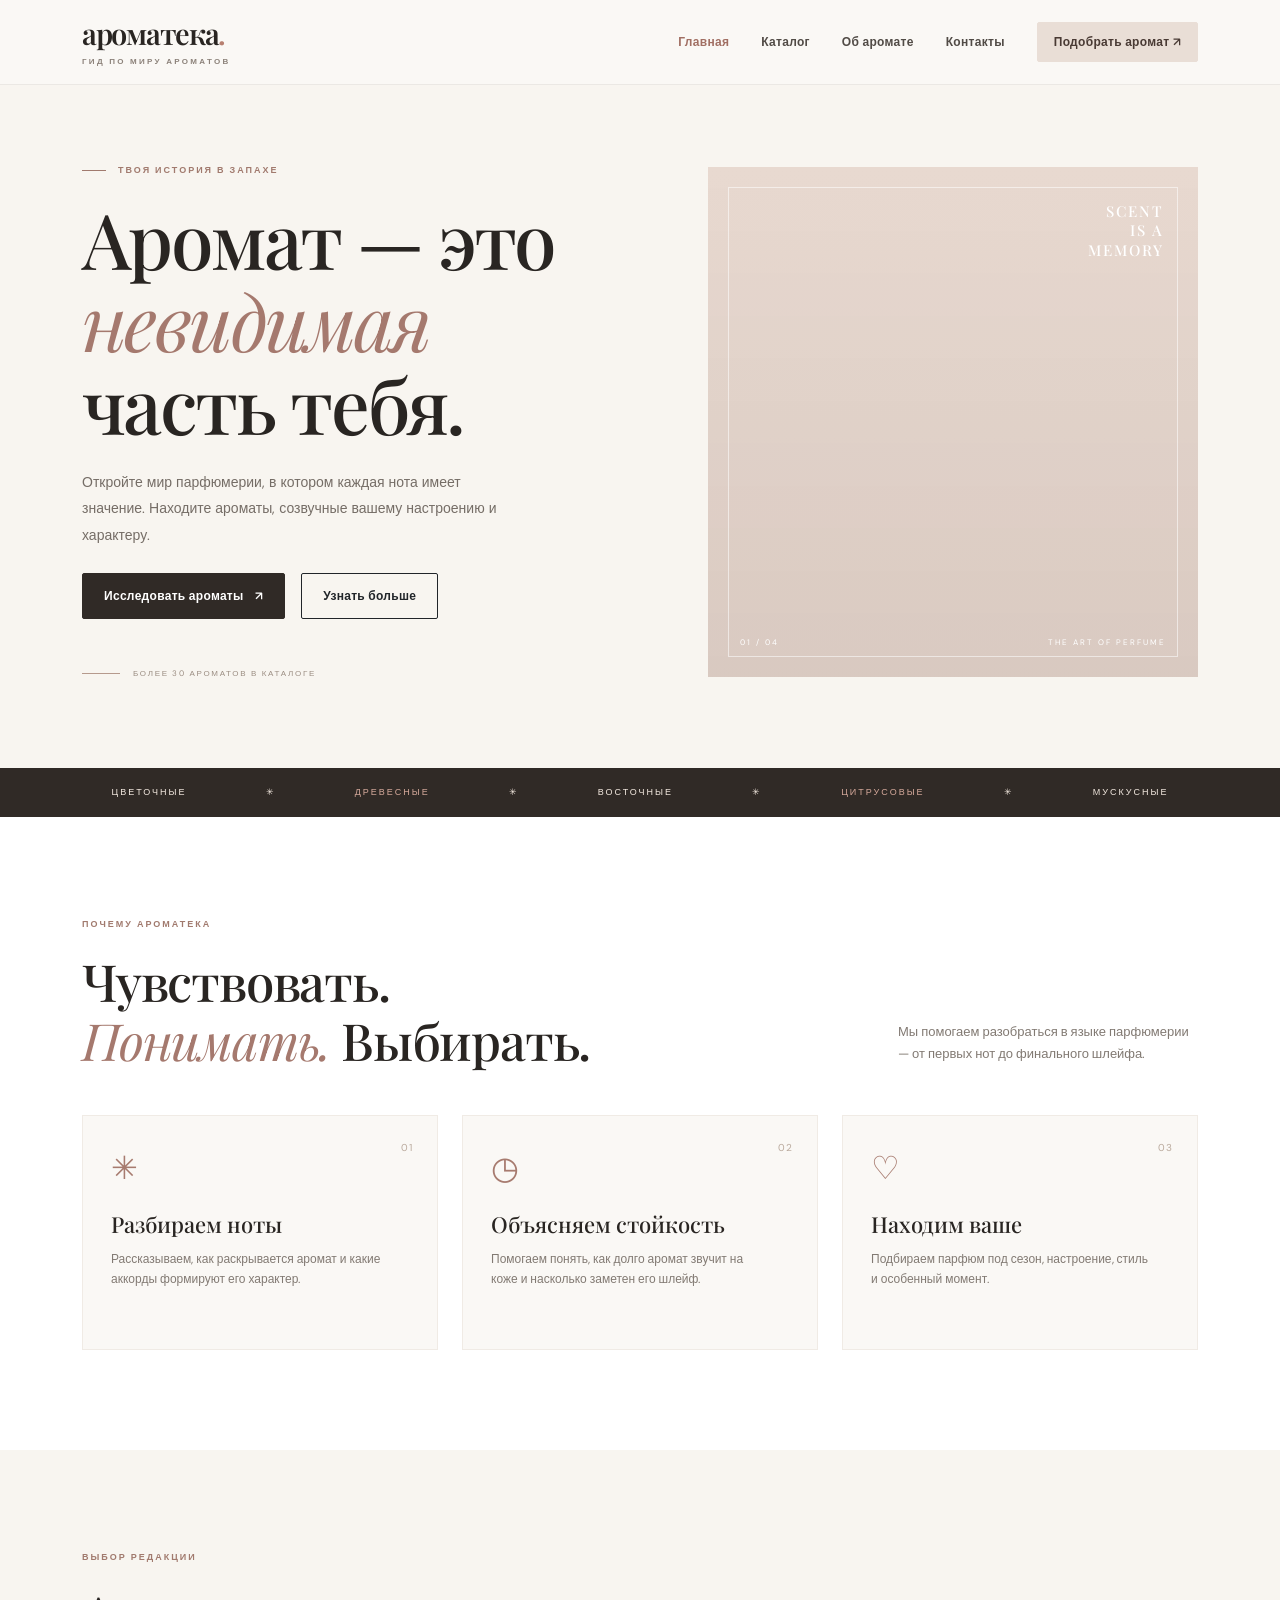
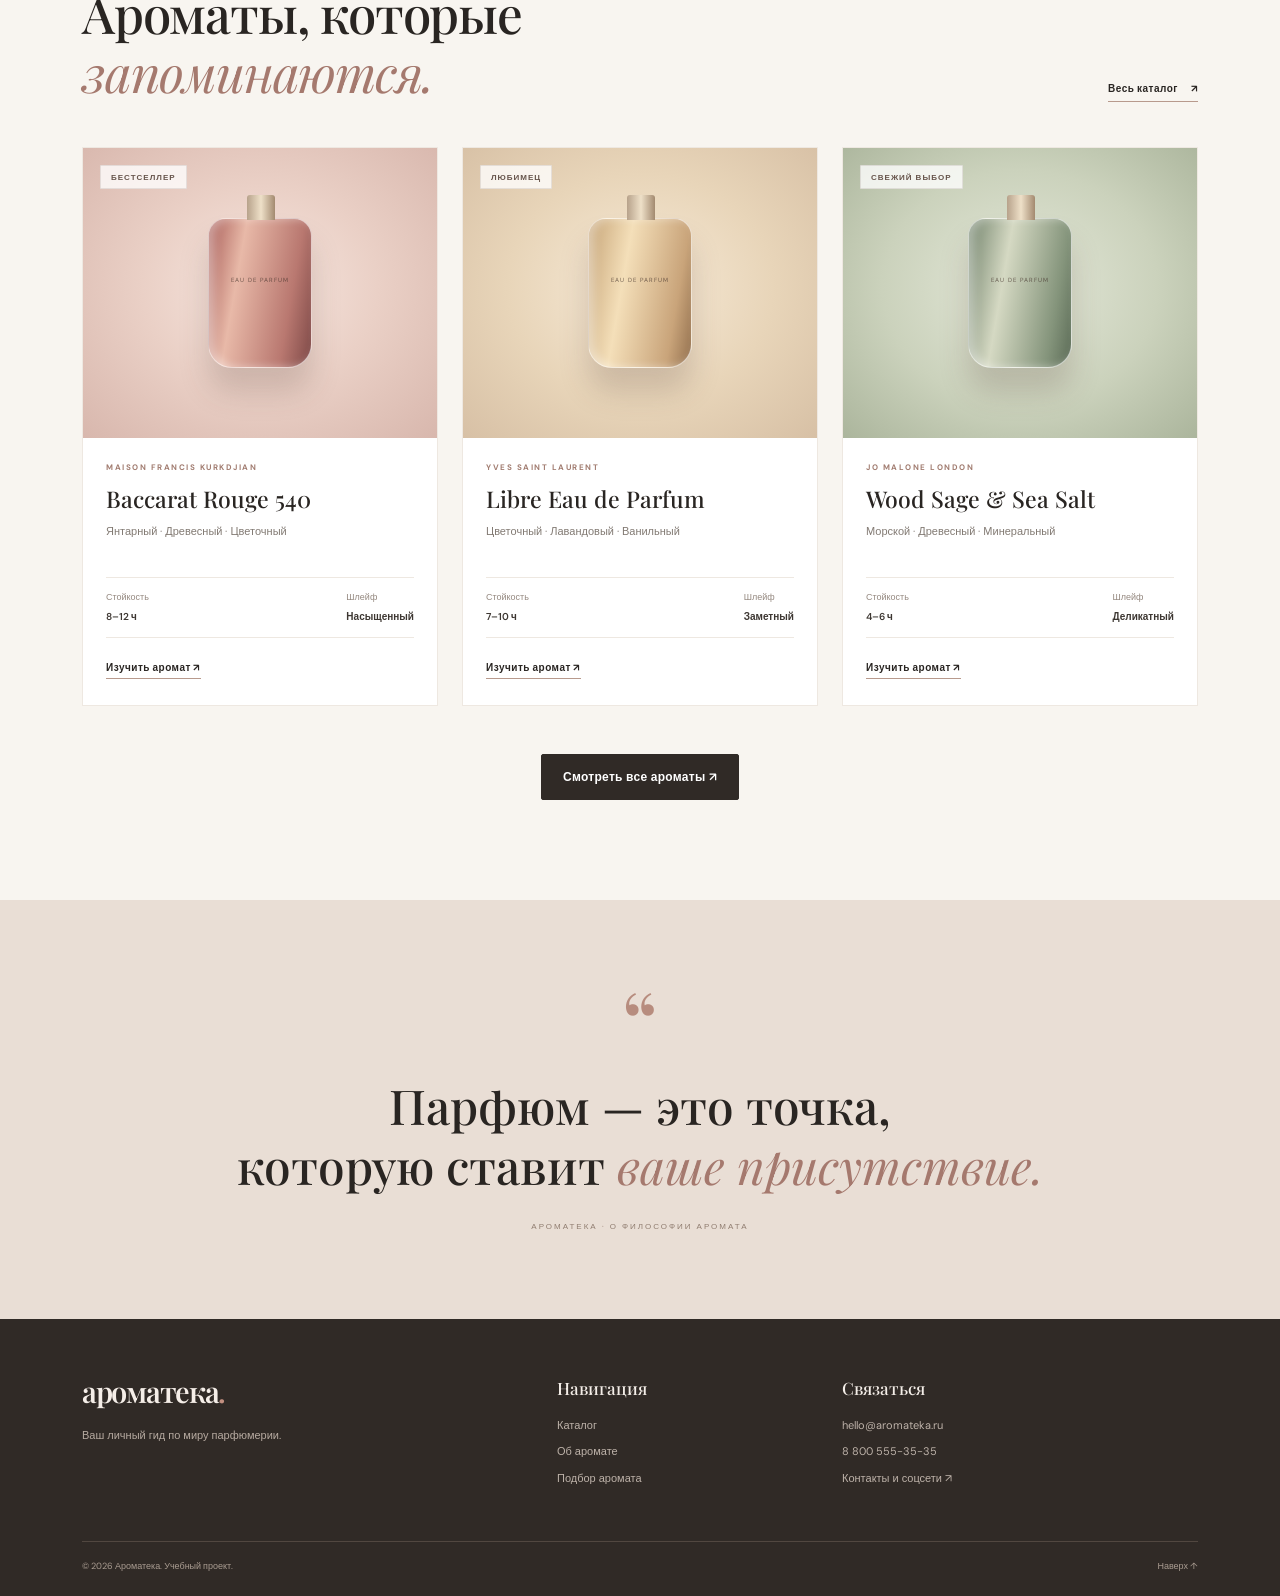
==== index.html @ 8db09613 "Add files via upload" ====
<!doctype html>
<html lang="ru">
<head>
  <meta charset="utf-8"><meta name="viewport" content="width=device-width, initial-scale=1">
  <meta name="description" content="Ароматека — гид по миру парфюмерии. Найдите аромат, который расскажет вашу историю.">
  <title>Ароматека — искусство выбирать аромат</title>
  <link href="https://cdn.jsdelivr.net/npm/bootstrap@5.3.8/dist/css/bootstrap.min.css" rel="stylesheet">
  <link rel="preconnect" href="https://fonts.googleapis.com"><link rel="preconnect" href="https://fonts.gstatic.com" crossorigin>
  <link href="https://fonts.googleapis.com/css2?family=DM+Sans:wght@400;500;600;700&family=Playfair+Display:wght@400;500;600;700&display=swap" rel="stylesheet">
  <link rel="stylesheet" href="css/custom.css">
</head>
<body>
<header class="site-header sticky-top">
  <nav class="navbar navbar-expand-lg navbar-light"><div class="container">
    <a class="navbar-brand brand" href="index.html">ароматека<span>.</span><small>ГИД ПО МИРУ АРОМАТОВ</small></a>
    <button class="navbar-toggler" type="button" data-bs-toggle="collapse" data-bs-target="#mainNavbar" aria-controls="mainNavbar" aria-expanded="false" aria-label="Открыть меню"><span class="navbar-toggler-icon"></span></button>
    <div class="collapse navbar-collapse" id="mainNavbar"><ul class="navbar-nav ms-auto align-items-lg-center gap-lg-3">
      <li class="nav-item"><a class="nav-link active" href="index.html">Главная</a></li><li class="nav-item"><a class="nav-link" href="catalog.html">Каталог</a></li><li class="nav-item"><a class="nav-link" href="product.html">Об аромате</a></li><li class="nav-item"><a class="nav-link" href="contacts.html">Контакты</a></li><li class="nav-item"><a class="btn btn-dark-soft ms-lg-2" href="order.html">Подобрать аромат <span>↗</span></a></li>
    </ul></div>
  </div></nav>
</header>
<main>
  <section class="hero-section"><div class="container"><div class="row align-items-center gy-5">
    <div class="col-12 col-lg-6"><div class="eyebrow"><span></span> ТВОЯ ИСТОРИЯ В ЗАПАХЕ</div><h1 class="hero-title">Аромат — это<br><em>невидимая</em><br>часть тебя.</h1><p class="hero-copy">Откройте мир парфюмерии, в котором каждая нота имеет значение. Находите ароматы, созвучные вашему настроению и характеру.</p><div class="d-flex flex-wrap gap-3 mt-4"><a class="btn btn-dark btn-lg" href="catalog.html">Исследовать ароматы <span class="ms-2">↗</span></a><a class="btn btn-outline-dark btn-lg" href="#about">Узнать больше</a></div><div class="hero-note mt-5"><span class="hero-note__line"></span><span>БОЛЕЕ 30 АРОМАТОВ В КАТАЛОГЕ</span></div></div>
    <div class="col-12 col-lg-6"><div class="hero-visual"><div class="hero-visual__image"></div><div class="hero-stamp">SCENT<br>IS A<br>MEMORY</div><div class="hero-caption"><span>01 / 04</span><span>THE ART OF PERFUME</span></div></div></div>
  </div></div></section>
  <section class="ticker"><div class="container"><div class="ticker-inner"><span>ЦВЕТОЧНЫЕ</span> ✳ <span>ДРЕВЕСНЫЕ</span> ✳ <span>ВОСТОЧНЫЕ</span> ✳ <span>ЦИТРУСОВЫЕ</span> ✳ <span>МУСКУСНЫЕ</span></div></div></section>
  <section class="section-space" id="about"><div class="container"><div class="section-heading"><div><div class="eyebrow">ПОЧЕМУ АРОМАТЕКА</div><h2>Чувствовать.<br><em>Понимать.</em> Выбирать.</h2></div><p>Мы помогаем разобраться в языке парфюмерии — от первых нот до финального шлейфа.</p></div>
    <div class="row g-4 advantages"><div class="col-12 col-md-4"><article class="advantage-card"><span class="advantage-number">01</span><div class="advantage-icon">✳</div><h3>Разбираем ноты</h3><p>Рассказываем, как раскрывается аромат и какие аккорды формируют его характер.</p></article></div><div class="col-12 col-md-4"><article class="advantage-card"><span class="advantage-number">02</span><div class="advantage-icon">◷</div><h3>Объясняем стойкость</h3><p>Помогаем понять, как долго аромат звучит на коже и насколько заметен его шлейф.</p></article></div><div class="col-12 col-md-4"><article class="advantage-card"><span class="advantage-number">03</span><div class="advantage-icon">♡</div><h3>Находим ваше</h3><p>Подбираем парфюм под сезон, настроение, стиль и особенный момент.</p></article></div></div>
  </div></section>
  <section class="popular-section section-space" id="popular"><div class="container"><div class="section-heading"><div><div class="eyebrow">ВЫБОР РЕДАКЦИИ</div><h2>Ароматы, которые<br><em>запоминаются.</em></h2></div><a class="text-link" href="catalog.html">Весь каталог <span>↗</span></a></div>
    <div class="row g-4">
      <div class="col-12 col-md-6 col-lg-4"><article class="perfume-card h-100"><a href="product.html" class="perfume-card__image image-rose"><span class="badge badge-soft">БЕСТСЕЛЛЕР</span><span class="bottle bottle--rose"></span></a><div class="perfume-card__body"><div class="perfume-brand">MAISON FRANCIS KURKDJIAN</div><h3>Baccarat Rouge 540</h3><p>Янтарный · Древесный · Цветочный</p><div class="card-meta"><span>Стойкость <b>8–12 ч</b></span><span>Шлейф <b>Насыщенный</b></span></div><a class="text-link" href="product.html">Изучить аромат ↗</a></div></article></div>
      <div class="col-12 col-md-6 col-lg-4"><article class="perfume-card h-100"><a href="product.html" class="perfume-card__image image-sand"><span class="badge badge-soft">ЛЮБИМЕЦ</span><span class="bottle bottle--sand"></span></a><div class="perfume-card__body"><div class="perfume-brand">YVES SAINT LAURENT</div><h3>Libre Eau de Parfum</h3><p>Цветочный · Лавандовый · Ванильный</p><div class="card-meta"><span>Стойкость <b>7–10 ч</b></span><span>Шлейф <b>Заметный</b></span></div><a class="text-link" href="product.html">Изучить аромат ↗</a></div></article></div>
      <div class="col-12 col-md-6 col-lg-4"><article class="perfume-card h-100"><a href="product.html" class="perfume-card__image image-green"><span class="badge badge-soft">СВЕЖИЙ ВЫБОР</span><span class="bottle bottle--green"></span></a><div class="perfume-card__body"><div class="perfume-brand">JO MALONE LONDON</div><h3>Wood Sage & Sea Salt</h3><p>Морской · Древесный · Минеральный</p><div class="card-meta"><span>Стойкость <b>4–6 ч</b></span><span>Шлейф <b>Деликатный</b></span></div><a class="text-link" href="product.html">Изучить аромат ↗</a></div></article></div>
    </div><div class="text-center mt-5"><a href="catalog.html" class="btn btn-dark btn-lg">Смотреть все ароматы ↗</a></div>
  </div></section>
  <section class="quote-section"><div class="container"><div class="quote-mark">“</div><blockquote>Парфюм — это точка,<br>которую ставит <em>ваше присутствие.</em></blockquote><p>АРОМАТЕКА · О ФИЛОСОФИИ АРОМАТА</p></div></section>
</main>
<footer class="site-footer"><div class="container"><div class="row gy-4"><div class="col-12 col-md-5"><a class="brand brand--footer" href="index.html">ароматека<span>.</span></a><p class="footer-muted">Ваш личный гид по миру парфюмерии.</p></div><div class="col-6 col-md-3"><h3>Навигация</h3><a href="catalog.html">Каталог</a><a href="product.html">Об аромате</a><a href="order.html">Подбор аромата</a></div><div class="col-6 col-md-4"><h3>Связаться</h3><a href="mailto:hello@aromateka.ru">hello@aromateka.ru</a><a href="tel:+78005553535">8 800 555-35-35</a><a href="contacts.html">Контакты и соцсети ↗</a></div></div><div class="footer-bottom"><span>© 2026 Ароматека. Учебный проект.</span><a href="#top">Наверх ↑</a></div></div></footer>
<script src="https://cdn.jsdelivr.net/npm/bootstrap@5.3.8/dist/js/bootstrap.bundle.min.js"></script><script src="js/main.js"></script>
</body></html>
---- css/custom.css ----
:root{--ink:#292522;--muted:#827a73;--paper:#f8f5f0;--cream:#eee7de;--rose:#d9b9ad;--line:#e4dcd2;--accent:#9b7067;--serif:'Playfair Display',Georgia,serif;--sans:'DM Sans',Arial,sans-serif;--shadow:0 18px 50px rgba(54,39,31,.09)}
*{box-sizing:border-box}html{scroll-behavior:smooth}body{font-family:var(--sans);color:var(--ink);background:#fff;font-size:15px;line-height:1.7}a{color:inherit;text-decoration:none}a:hover{color:var(--accent)}.site-header{background:rgba(250,248,245,.94);backdrop-filter:blur(14px);border-bottom:1px solid rgba(50,40,32,.08);z-index:1030}.navbar{min-height:84px}.brand{font-family:var(--serif);font-size:29px;line-height:1;font-weight:600;letter-spacing:-1.3px;color:var(--ink)!important}.brand span{color:#b77f70}.brand small{display:block;font:600 8px var(--sans);letter-spacing:2.3px;color:#8c827a;margin-top:8px}.nav-link{font-size:12px;font-weight:600;letter-spacing:.3px;color:#514b46!important}.nav-link:hover,.nav-link.active{color:#a16f63!important}.btn{border-radius:2px;font-size:12px;font-weight:600;letter-spacing:.3px;padding:13px 21px;transition:all .25s}.btn-dark{background:#302a26;border-color:#302a26}.btn-dark:hover{background:#8c655c;border-color:#8c655c;transform:translateY(-2px)}.btn-dark-soft{background:#e9ded6;color:#493a34;border:1px solid #e9ded6;padding:10px 16px}.btn-dark-soft:hover{background:#302a26;color:#fff}.btn-outline-dark:hover{background:#302a26}.hero-section{background:var(--paper);padding:78px 0 88px;overflow:hidden}.eyebrow{font-size:9px;letter-spacing:2px;font-weight:700;color:#a17a6e;margin-bottom:19px}.eyebrow span{display:inline-block;width:24px;height:1px;background:#a17a6e;vertical-align:middle;margin-right:8px}.hero-title,.page-hero h1{font:500 clamp(48px,6vw,78px)/1.07 var(--serif);letter-spacing:-2.6px;margin:0 0 25px}.hero-title em,.page-hero h1 em,.section-heading h2 em,.detail-title em,.notes-section h2 em,.character-section h2 em,.form-panel h2 em,.order-aside h3 em,.quote-section em{font-weight:400;color:#a5796e}.hero-copy{max-width:440px;color:#756d66;font-size:14px;line-height:1.9}.hero-visual{height:510px;max-width:490px;margin-left:auto;position:relative;background:#e8d9d0;overflow:hidden}.hero-visual__image{position:absolute;inset:0;background:linear-gradient(180deg,rgba(255,255,255,.03),rgba(50,29,23,.08)),url('https://images.unsplash.com/photo-1594035910387-fea47794261f?auto=format&fit=crop&w=1000&q=85') center/cover;mix-blend-mode:multiply}.hero-visual:after{content:'';position:absolute;inset:20px;border:1px solid rgba(255,255,255,.55);pointer-events:none}.hero-stamp{position:absolute;z-index:1;right:34px;top:35px;color:#fff;font:500 15px/1.3 var(--serif);letter-spacing:2px;text-align:right}.hero-caption{position:absolute;bottom:27px;left:32px;right:32px;display:flex;justify-content:space-between;color:white;font-size:8px;letter-spacing:2px;z-index:1}.hero-note{display:flex;align-items:center;gap:13px;color:#9b8d82;font-size:8px;letter-spacing:1.7px}.hero-note__line{height:1px;width:38px;background:#b69a8d}.ticker{background:#302a26;color:#f4eae1;padding:17px 0}.ticker-inner{display:flex;justify-content:space-around;gap:20px;align-items:center;font-size:9px;letter-spacing:2px;flex-wrap:wrap}.ticker-inner span:nth-of-type(even){color:#d5a99b}.section-space{padding:100px 0}.section-heading{display:flex;align-items:end;justify-content:space-between;gap:35px;margin-bottom:45px}.section-heading h2,.notes-section h2,.character-section h2{font:500 clamp(36px,4vw,52px)/1.15 var(--serif);letter-spacing:-1.2px;margin:0}.section-heading>p{max-width:300px;color:var(--muted);font-size:13px;margin:0 0 4px}.advantage-card{height:100%;padding:28px 28px 30px;background:#faf8f5;position:relative;border:1px solid #f0ebe5;min-height:235px}.advantage-number{position:absolute;right:24px;top:23px;color:#b9a99c;font-size:10px;letter-spacing:1px}.advantage-icon{font:32px var(--serif);color:#a77b6f;margin-bottom:22px}.advantage-card h3{font:500 22px var(--serif);margin-bottom:10px}.advantage-card p{font-size:12px;color:var(--muted);margin:0;max-width:280px}.popular-section{background:#f8f5f0}.perfume-card{background:white;border:1px solid #eee8e1;transition:transform .3s,box-shadow .3s;position:relative}.perfume-card:hover{transform:translateY(-5px);box-shadow:var(--shadow)}.perfume-card__image{height:290px;display:flex;align-items:center;justify-content:center;position:relative;overflow:hidden}.image-rose{background:radial-gradient(ellipse at 50% 48%,#f7e6df 0,#ead0c6 47%,#d8b7ad 100%)}.image-sand{background:radial-gradient(ellipse at 50% 48%,#f7ead7 0,#e8d5b9 53%,#d7c0a5 100%)}.image-green{background:radial-gradient(ellipse at 50% 48%,#e4e8d9 0,#cbd2bc 55%,#abb59c 100%)}.image-peach{background:radial-gradient(ellipse at 50% 48%,#f9e4d9 0,#edc8b5 55%,#d9a895 100%)}.image-blue{background:radial-gradient(ellipse at 50% 48%,#e1e5e8 0,#bac5cc 55%,#8c9da8 100%)}.image-yellow{background:radial-gradient(ellipse at 50% 48%,#f8edcc 0,#e8d9a7 55%,#c9b779 100%)}.badge-soft{background:rgba(255,255,255,.78);color:#66544b;border:1px solid rgba(95,73,61,.13);font-size:8px;letter-spacing:1px;font-weight:700;border-radius:1px;padding:7px 10px}.perfume-card__image .badge{position:absolute;top:17px;left:17px}.bottle{width:104px;height:150px;position:relative;display:block;border-radius:18px 18px 24px 24px;background:linear-gradient(100deg,rgba(255,255,255,.75),rgba(255,255,255,.12) 24%,rgba(255,255,255,.36) 58%,rgba(80,54,43,.14));border:1px solid rgba(255,255,255,.65);box-shadow:0 24px 30px rgba(80,55,43,.2),inset 5px 0 8px rgba(255,255,255,.4)}.bottle:before{content:'';position:absolute;top:-24px;left:38px;width:28px;height:25px;background:linear-gradient(90deg,#b7a28b,#eee0c8,#a38a70);border-radius:3px 3px 0 0}.bottle:after{content:'EAU DE PARFUM';position:absolute;left:0;right:0;top:57px;text-align:center;font:6px var(--sans);letter-spacing:1px;color:rgba(65,48,41,.7)}.bottle--rose{background:linear-gradient(100deg,#a95e59,#e8b9a8 30%,#b97870 75%,#7e4947)}.bottle--sand{background:linear-gradient(100deg,#c6a477,#f4dfb9 35%,#c9a47a 80%,#94714f)}.bottle--green{background:linear-gradient(100deg,#72836c,#d5d9c3 35%,#84947b 80%,#5c6c57)}.bottle--peach{background:linear-gradient(100deg,#c47d68,#f5c9b1 35%,#d28f7d 80%,#a45e50)}.bottle--blue{background:linear-gradient(100deg,#647b8b,#c5d0d5 35%,#8296a4 80%,#536b7a)}.bottle--yellow{background:linear-gradient(100deg,#b69c4f,#f1e2a4 35%,#c7b16c 80%,#8d793e)}.perfume-card__body{padding:23px 23px 25px}.perfume-brand{font-size:8px;font-weight:700;letter-spacing:1.5px;color:#a17c70;margin-bottom:9px}.perfume-card h3{font:500 23px var(--serif);margin:0 0 8px}.perfume-card__body>p{font-size:11px;color:var(--muted);min-height:38px;margin-bottom:17px}.card-meta{display:flex;justify-content:space-between;gap:10px;border-top:1px solid #eee8e1;border-bottom:1px solid #eee8e1;padding:12px 0;margin-bottom:16px}.card-meta span{font-size:9px;color:#958980}.card-meta b{display:block;color:#3d3732;font-size:10px;font-weight:600;margin-top:3px}.text-link{font-size:10px;font-weight:700;letter-spacing:.5px;border-bottom:1px solid #b89a8d;padding-bottom:4px}.text-link span{margin-left:10px}.quote-section{background:#e9ded5;padding:85px 0;text-align:center}.quote-mark{font:90px/.8 var(--serif);color:#b78c7e}.quote-section blockquote{font:500 clamp(30px,4vw,48px)/1.25 var(--serif);margin:18px 0 25px}.quote-section p{font-size:8px;letter-spacing:2px;color:#907d70;margin:0}.site-footer{background:#302a26;color:#f4eee8;padding:58px 0 22px}.brand--footer{color:#f5eee8!important}.brand--footer span{color:#c28f80}.footer-muted{color:#b6aaa0;font-size:11px;margin-top:15px}.site-footer h3{font:500 17px var(--serif);margin:0 0 17px}.site-footer .col-6>a:not(.brand){display:block;color:#bdb2a9;font-size:11px;margin:8px 0}.site-footer a:hover{color:#fff}.footer-bottom{border-top:1px solid #514740;margin-top:45px;padding-top:17px;display:flex;justify-content:space-between;color:#a99c91;font-size:9px}.page-hero{background:var(--paper);padding:75px 0 70px}.page-hero h1{font-size:clamp(46px,6vw,70px);margin-bottom:17px}.page-hero p{max-width:570px;color:var(--muted);font-size:13px;margin:0}.page-hero--compact{padding:55px 0}.page-hero--compact p{font-size:11px}.page-hero--compact p a{color:#a5796e}.alert-soft{background:#f4eee8;border:1px solid #e8ddd4;color:#675b53;border-radius:0;font-size:11px;padding:16px 20px}.alert-symbol{font-size:20px;color:#a5796e}.catalog-toolbar{display:flex;justify-content:space-between;align-items:end;margin:42px 0 25px;gap:20px}.catalog-count{font:12px var(--sans);color:#a5796e;vertical-align:top}.filter-wrap{width:220px}.form-select,.form-control{border:1px solid #ded5cc;border-radius:2px;padding:12px 14px;font-size:12px;background-color:#fff}.form-select:focus,.form-control:focus,.form-check-input:focus{border-color:#b98c7f;box-shadow:0 0 0 .2rem rgba(185,140,127,.15)}.empty-state{padding:50px;text-align:center;background:#f8f5f0;color:var(--muted);margin-top:20px}.detail-visual{height:540px;display:flex;align-items:center;justify-content:center;position:relative;overflow:hidden}.bottle--large{transform:scale(1.55)}.detail-visual__caption{position:absolute;bottom:25px;left:0;right:0;text-align:center;font-size:8px;letter-spacing:2px;color:#795e54}.detail-title{font:500 clamp(48px,6vw,70px)/1.02 var(--serif);letter-spacing:-2px;margin-bottom:23px}.detail-lead{color:#756d66;font-size:13px;line-height:1.9;max-width:580px}.detail-stats{margin-top:25px}.stat-box{background:#f8f5f0;padding:18px;height:100%}.stat-box span,.mini-info span,.contact-line>span,.aside-contact>span{display:block;font-size:8px;letter-spacing:1.5px;color:#a17a6e;font-weight:700;margin-bottom:9px}.stat-box strong{font:500 20px var(--serif);display:block}.stat-box small{font-size:10px;color:var(--muted)}.notes-section{padding:50px 0 15px}.note-card{background:#f8f5f0;padding:25px;height:100%;border-top:2px solid #d1afa1}.note-card>span{font-size:8px;letter-spacing:1.5px;color:#a17a6e}.note-illustration{font:40px var(--serif);color:#b78c7e;margin:22px 0}.note-card h3{font:500 21px var(--serif)}.note-card p,.character-section p{font-size:11px;color:var(--muted);margin:0}.character-section{background:#f8f5f0;padding:40px}.mini-info{border-left:1px solid #d8c8bd;padding:5px 0 5px 18px;height:100%}.mini-info strong{font:500 18px var(--serif);display:block;margin:18px 0 10px}.mini-info p{font-size:10px}.product-table{font-size:12px;border-color:#e9e1d9}.product-table caption{font-size:10px;color:#8b8078}.product-table th{font-weight:600;background:#f8f5f0}.product-table td,.product-table th{padding:14px 18px}.faq-section h2{font:500 42px var(--serif)}.accordion-item{border:0;border-bottom:1px solid #e8e0d8;border-radius:0!important}.accordion-button{font:500 17px var(--serif);padding:20px 5px;background:white;color:var(--ink);box-shadow:none!important}.accordion-button:not(.collapsed){color:#9c7166;background:#fff}.accordion-button:after{background-size:13px}.accordion-body{font-size:12px;color:var(--muted);padding:0 5px 20px}.form-panel{background:#faf8f5;border:1px solid #eee8e1;padding:clamp(25px,4vw,45px)}.form-panel h2{font:500 clamp(32px,4vw,43px)/1.2 var(--serif);margin-bottom:30px}.form-label{font-size:10px;font-weight:600;color:#5e554e}.form-check-label{font-size:10px;color:#6f655e}.form-check-input:checked{background-color:#8d675c;border-color:#8d675c}.form-panel .alert{font-size:11px;border-radius:0}.order-aside{background:#e9ded5;padding:35px;position:relative;min-height:410px;overflow:hidden}.aside-flower{font:60px var(--serif);color:#b78c7e;display:block;margin-bottom:40px}.order-aside h3{font:500 32px/1.2 var(--serif);max-width:300px;margin-bottom:20px}.order-aside p{font-size:12px;color:#786a60;line-height:1.9}.order-aside hr{border-color:#cdbbb0;margin:30px 0}.aside-contact a{font:500 16px var(--serif)}.success-modal{border:0;border-radius:0}.modal-flower{font-size:45px;color:#a5796e;margin-bottom:15px}.success-modal h2{font:500 30px var(--serif)}.success-modal p{font-size:12px;color:var(--muted);margin:15px 0 25px}.contact-line{padding:18px 0;border-bottom:1px solid #e8e0d8}.contact-line>a,.contact-line strong{font:500 19px var(--serif)}.social-links{display:flex;flex-wrap:wrap;gap:18px}.social-links a{font-size:12px;border-bottom:1px solid #c5a99b}.contact-decoration{font:500 48px/1.1 var(--serif);letter-spacing:2px;color:#e8ded6;margin-top:55px}.input-group-text{background:#f2ebe4;border-color:#ded5cc;color:#9b7569;font-size:13px}
@media(max-width:767px){.navbar{min-height:72px}.brand{font-size:25px}.hero-section{padding:55px 0 60px}.hero-title{font-size:54px}.hero-visual{height:390px;margin:0}.section-space{padding:68px 0}.section-heading{display:block}.section-heading>p{margin-top:20px}.ticker-inner{justify-content:center}.page-hero{padding:55px 0}.catalog-toolbar{align-items:start;flex-direction:column}.filter-wrap{width:100%}.detail-visual{height:390px}.character-section{padding:25px}.footer-bottom{gap:15px;flex-wrap:wrap}.order-aside{min-height:0}.contact-decoration{font-size:38px}.perfume-card__image{height:270px}}
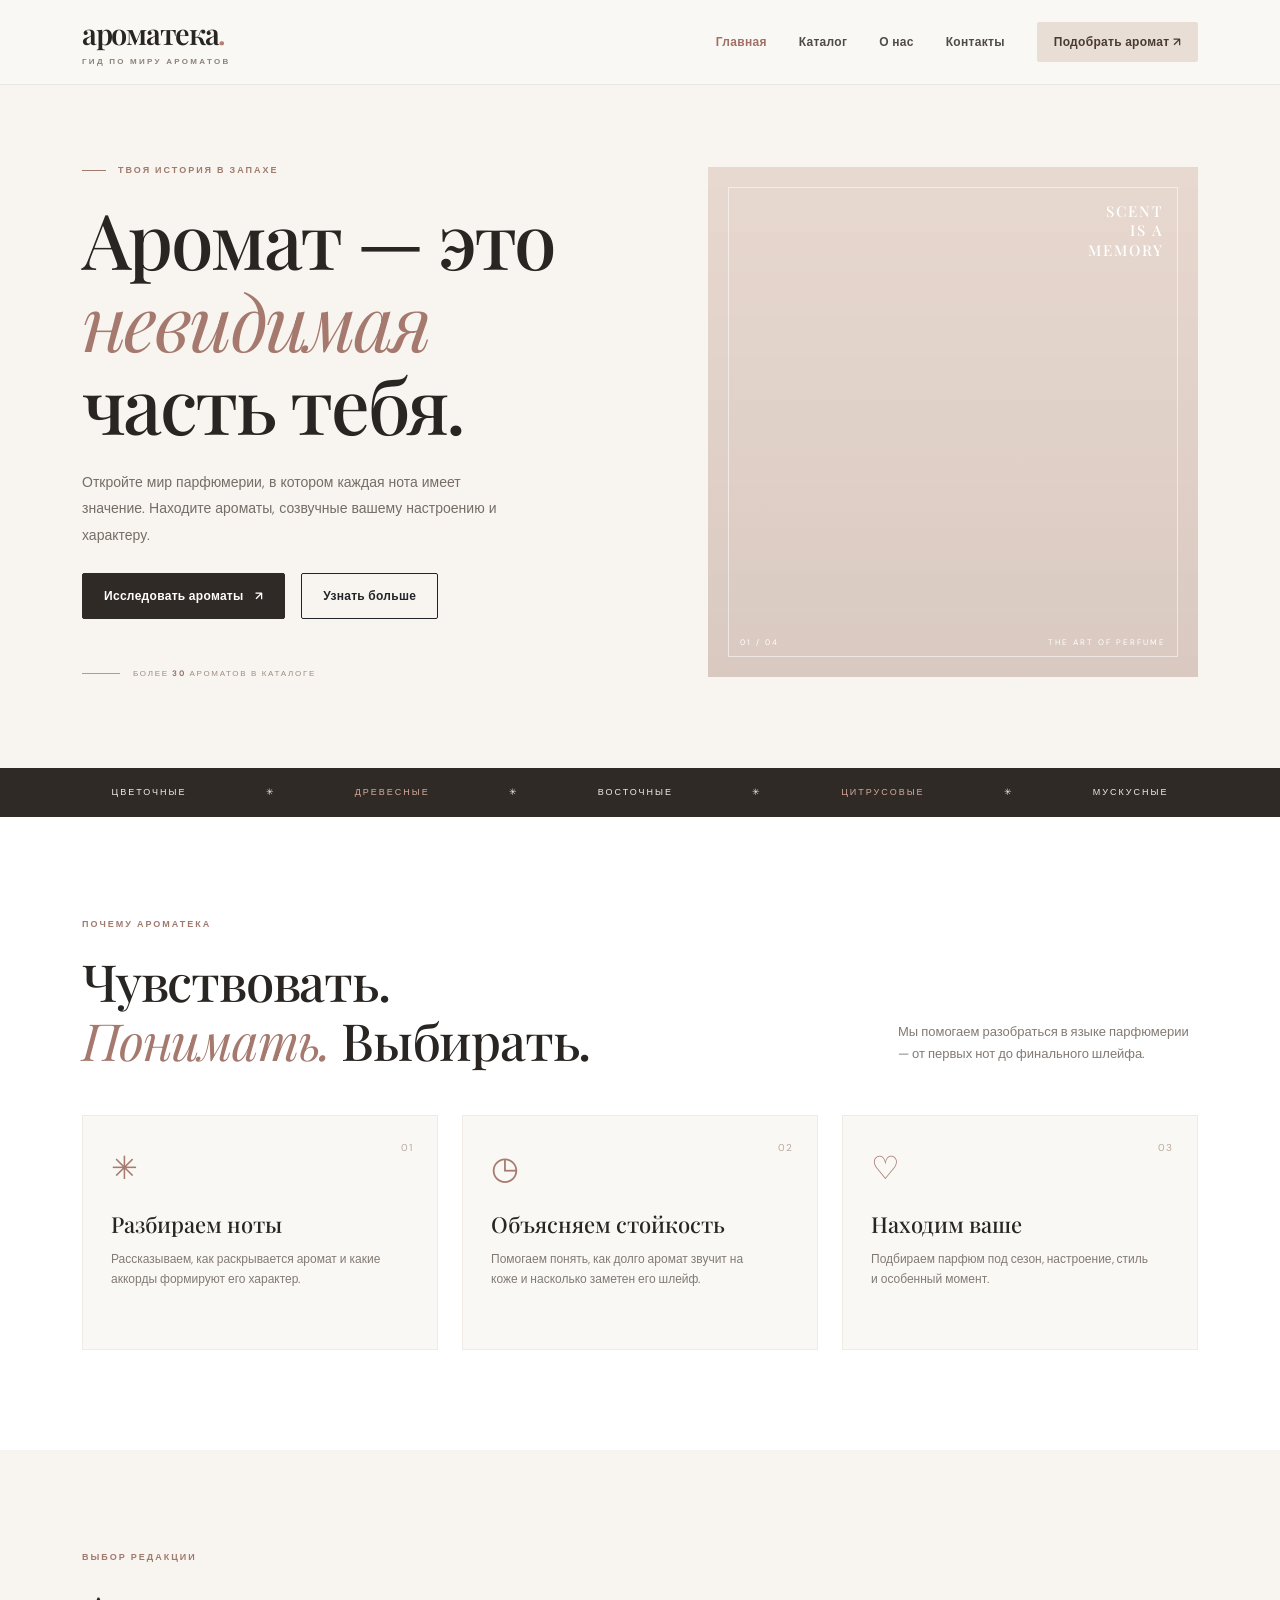
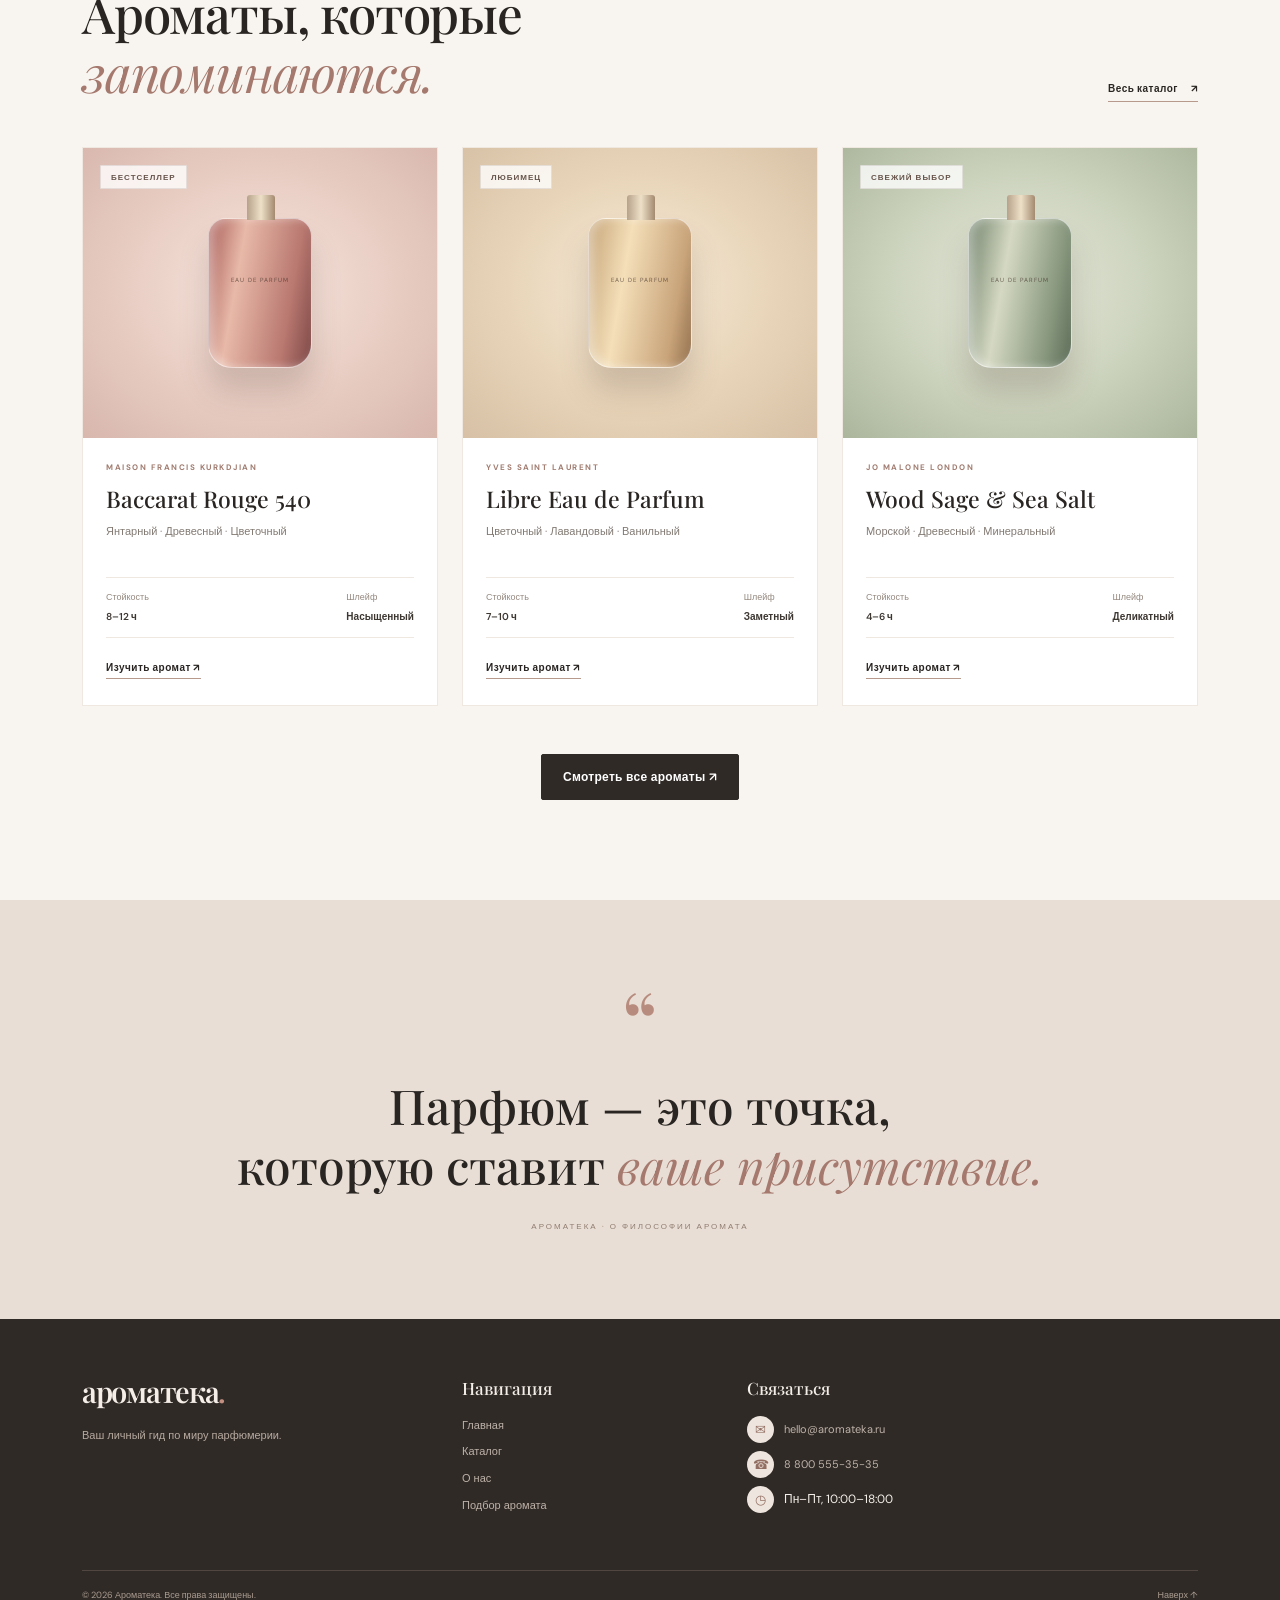
==== commit 0a066984: "Add files via upload" ====
--- a/index.html
+++ b/index.html
@@ -15,13 +15,13 @@
     <a class="navbar-brand brand" href="index.html">ароматека<span>.</span><small>ГИД ПО МИРУ АРОМАТОВ</small></a>
     <button class="navbar-toggler" type="button" data-bs-toggle="collapse" data-bs-target="#mainNavbar" aria-controls="mainNavbar" aria-expanded="false" aria-label="Открыть меню"><span class="navbar-toggler-icon"></span></button>
     <div class="collapse navbar-collapse" id="mainNavbar"><ul class="navbar-nav ms-auto align-items-lg-center gap-lg-3">
-      <li class="nav-item"><a class="nav-link active" href="index.html">Главная</a></li><li class="nav-item"><a class="nav-link" href="catalog.html">Каталог</a></li><li class="nav-item"><a class="nav-link" href="product.html">Об аромате</a></li><li class="nav-item"><a class="nav-link" href="contacts.html">Контакты</a></li><li class="nav-item"><a class="btn btn-dark-soft ms-lg-2" href="order.html">Подобрать аромат <span>↗</span></a></li>
+      <li class="nav-item"><a class="nav-link active" href="index.html">Главная</a></li><li class="nav-item"><a class="nav-link" href="catalog.html">Каталог</a></li><li class="nav-item"><a class="nav-link" href="about.html">О нас</a></li><li class="nav-item"><a class="nav-link" href="contacts.html">Контакты</a></li><li class="nav-item"><a class="btn btn-dark-soft ms-lg-2" href="order.html">Подобрать аромат <span>↗</span></a></li>
     </ul></div>
   </div></nav>
 </header>
 <main>
   <section class="hero-section"><div class="container"><div class="row align-items-center gy-5">
-    <div class="col-12 col-lg-6"><div class="eyebrow"><span></span> ТВОЯ ИСТОРИЯ В ЗАПАХЕ</div><h1 class="hero-title">Аромат — это<br><em>невидимая</em><br>часть тебя.</h1><p class="hero-copy">Откройте мир парфюмерии, в котором каждая нота имеет значение. Находите ароматы, созвучные вашему настроению и характеру.</p><div class="d-flex flex-wrap gap-3 mt-4"><a class="btn btn-dark btn-lg" href="catalog.html">Исследовать ароматы <span class="ms-2">↗</span></a><a class="btn btn-outline-dark btn-lg" href="#about">Узнать больше</a></div><div class="hero-note mt-5"><span class="hero-note__line"></span><span>БОЛЕЕ 30 АРОМАТОВ В КАТАЛОГЕ</span></div></div>
+    <div class="col-12 col-lg-6"><div class="eyebrow"><span></span> ТВОЯ ИСТОРИЯ В ЗАПАХЕ</div><h1 class="hero-title">Аромат — это<br><em>невидимая</em><br>часть тебя.</h1><p class="hero-copy">Откройте мир парфюмерии, в котором каждая нота имеет значение. Находите ароматы, созвучные вашему настроению и характеру.</p><div class="d-flex flex-wrap gap-3 mt-4"><a class="btn btn-dark btn-lg" href="catalog.html">Исследовать ароматы <span class="ms-2">↗</span></a><a class="btn btn-outline-dark btn-lg" href="#about">Узнать больше</a></div><div class="hero-note mt-5"><span class="hero-note__line"></span><span>БОЛЕЕ <span class="hero-note__count">30</span> АРОМАТОВ В КАТАЛОГЕ</span></div></div>
     <div class="col-12 col-lg-6"><div class="hero-visual"><div class="hero-visual__image"></div><div class="hero-stamp">SCENT<br>IS A<br>MEMORY</div><div class="hero-caption"><span>01 / 04</span><span>THE ART OF PERFUME</span></div></div></div>
   </div></div></section>
   <section class="ticker"><div class="container"><div class="ticker-inner"><span>ЦВЕТОЧНЫЕ</span> ✳ <span>ДРЕВЕСНЫЕ</span> ✳ <span>ВОСТОЧНЫЕ</span> ✳ <span>ЦИТРУСОВЫЕ</span> ✳ <span>МУСКУСНЫЕ</span></div></div></section>
@@ -37,6 +37,10 @@
   </div></section>
   <section class="quote-section"><div class="container"><div class="quote-mark">“</div><blockquote>Парфюм — это точка,<br>которую ставит <em>ваше присутствие.</em></blockquote><p>АРОМАТЕКА · О ФИЛОСОФИИ АРОМАТА</p></div></section>
 </main>
-<footer class="site-footer"><div class="container"><div class="row gy-4"><div class="col-12 col-md-5"><a class="brand brand--footer" href="index.html">ароматека<span>.</span></a><p class="footer-muted">Ваш личный гид по миру парфюмерии.</p></div><div class="col-6 col-md-3"><h3>Навигация</h3><a href="catalog.html">Каталог</a><a href="product.html">Об аромате</a><a href="order.html">Подбор аромата</a></div><div class="col-6 col-md-4"><h3>Связаться</h3><a href="mailto:hello@aromateka.ru">hello@aromateka.ru</a><a href="tel:+78005553535">8 800 555-35-35</a><a href="contacts.html">Контакты и соцсети ↗</a></div></div><div class="footer-bottom"><span>© 2026 Ароматека. Учебный проект.</span><a href="#top">Наверх ↑</a></div></div></footer>
+<footer class="site-footer"><div class="container"><div class="row gy-4">
+<div class="col-12 col-md-4"><a class="brand brand--footer" href="index.html">ароматека<span>.</span></a><p class="footer-muted">Ваш личный гид по миру парфюмерии.</p></div>
+<div class="col-6 col-md-3"><h3>Навигация</h3><a href="index.html">Главная</a><a href="catalog.html">Каталог</a><a href="about.html">О нас</a><a href="order.html">Подбор аромата</a></div>
+<div class="col-6 col-md-5"><h3>Связаться</h3><a class="footer-contact" href="mailto:hello@aromateka.ru"><span class="contact-icon" aria-hidden="true">✉</span>hello@aromateka.ru</a><a class="footer-contact" href="tel:+78005553535"><span class="contact-icon" aria-hidden="true">☎</span>8 800 555-35-35</a><div class="footer-contact"><span class="contact-icon" aria-hidden="true">◷</span><span>Пн–Пт, 10:00–18:00</span></div></div>
+</div><div class="footer-bottom"><span>© 2026 Ароматека. Все права защищены.</span><a href="#top">Наверх ↑</a></div></div></footer>
 <script src="https://cdn.jsdelivr.net/npm/bootstrap@5.3.8/dist/js/bootstrap.bundle.min.js"></script><script src="js/main.js"></script>
 </body></html>
--- a/css/custom.css
+++ b/css/custom.css
@@ -1,3 +1,23 @@
 :root{--ink:#292522;--muted:#827a73;--paper:#f8f5f0;--cream:#eee7de;--rose:#d9b9ad;--line:#e4dcd2;--accent:#9b7067;--serif:'Playfair Display',Georgia,serif;--sans:'DM Sans',Arial,sans-serif;--shadow:0 18px 50px rgba(54,39,31,.09)}
 *{box-sizing:border-box}html{scroll-behavior:smooth}body{font-family:var(--sans);color:var(--ink);background:#fff;font-size:15px;line-height:1.7}a{color:inherit;text-decoration:none}a:hover{color:var(--accent)}.site-header{background:rgba(250,248,245,.94);backdrop-filter:blur(14px);border-bottom:1px solid rgba(50,40,32,.08);z-index:1030}.navbar{min-height:84px}.brand{font-family:var(--serif);font-size:29px;line-height:1;font-weight:600;letter-spacing:-1.3px;color:var(--ink)!important}.brand span{color:#b77f70}.brand small{display:block;font:600 8px var(--sans);letter-spacing:2.3px;color:#8c827a;margin-top:8px}.nav-link{font-size:12px;font-weight:600;letter-spacing:.3px;color:#514b46!important}.nav-link:hover,.nav-link.active{color:#a16f63!important}.btn{border-radius:2px;font-size:12px;font-weight:600;letter-spacing:.3px;padding:13px 21px;transition:all .25s}.btn-dark{background:#302a26;border-color:#302a26}.btn-dark:hover{background:#8c655c;border-color:#8c655c;transform:translateY(-2px)}.btn-dark-soft{background:#e9ded6;color:#493a34;border:1px solid #e9ded6;padding:10px 16px}.btn-dark-soft:hover{background:#302a26;color:#fff}.btn-outline-dark:hover{background:#302a26}.hero-section{background:var(--paper);padding:78px 0 88px;overflow:hidden}.eyebrow{font-size:9px;letter-spacing:2px;font-weight:700;color:#a17a6e;margin-bottom:19px}.eyebrow span{display:inline-block;width:24px;height:1px;background:#a17a6e;vertical-align:middle;margin-right:8px}.hero-title,.page-hero h1{font:500 clamp(48px,6vw,78px)/1.07 var(--serif);letter-spacing:-2.6px;margin:0 0 25px}.hero-title em,.page-hero h1 em,.section-heading h2 em,.detail-title em,.notes-section h2 em,.character-section h2 em,.form-panel h2 em,.order-aside h3 em,.quote-section em{font-weight:400;color:#a5796e}.hero-copy{max-width:440px;color:#756d66;font-size:14px;line-height:1.9}.hero-visual{height:510px;max-width:490px;margin-left:auto;position:relative;background:#e8d9d0;overflow:hidden}.hero-visual__image{position:absolute;inset:0;background:linear-gradient(180deg,rgba(255,255,255,.03),rgba(50,29,23,.08)),url('https://images.unsplash.com/photo-1594035910387-fea47794261f?auto=format&fit=crop&w=1000&q=85') center/cover;mix-blend-mode:multiply}.hero-visual:after{content:'';position:absolute;inset:20px;border:1px solid rgba(255,255,255,.55);pointer-events:none}.hero-stamp{position:absolute;z-index:1;right:34px;top:35px;color:#fff;font:500 15px/1.3 var(--serif);letter-spacing:2px;text-align:right}.hero-caption{position:absolute;bottom:27px;left:32px;right:32px;display:flex;justify-content:space-between;color:white;font-size:8px;letter-spacing:2px;z-index:1}.hero-note{display:flex;align-items:center;gap:13px;color:#9b8d82;font-size:8px;letter-spacing:1.7px}.hero-note__line{height:1px;width:38px;background:#b69a8d}.ticker{background:#302a26;color:#f4eae1;padding:17px 0}.ticker-inner{display:flex;justify-content:space-around;gap:20px;align-items:center;font-size:9px;letter-spacing:2px;flex-wrap:wrap}.ticker-inner span:nth-of-type(even){color:#d5a99b}.section-space{padding:100px 0}.section-heading{display:flex;align-items:end;justify-content:space-between;gap:35px;margin-bottom:45px}.section-heading h2,.notes-section h2,.character-section h2{font:500 clamp(36px,4vw,52px)/1.15 var(--serif);letter-spacing:-1.2px;margin:0}.section-heading>p{max-width:300px;color:var(--muted);font-size:13px;margin:0 0 4px}.advantage-card{height:100%;padding:28px 28px 30px;background:#faf8f5;position:relative;border:1px solid #f0ebe5;min-height:235px}.advantage-number{position:absolute;right:24px;top:23px;color:#b9a99c;font-size:10px;letter-spacing:1px}.advantage-icon{font:32px var(--serif);color:#a77b6f;margin-bottom:22px}.advantage-card h3{font:500 22px var(--serif);margin-bottom:10px}.advantage-card p{font-size:12px;color:var(--muted);margin:0;max-width:280px}.popular-section{background:#f8f5f0}.perfume-card{background:white;border:1px solid #eee8e1;transition:transform .3s,box-shadow .3s;position:relative}.perfume-card:hover{transform:translateY(-5px);box-shadow:var(--shadow)}.perfume-card__image{height:290px;display:flex;align-items:center;justify-content:center;position:relative;overflow:hidden}.image-rose{background:radial-gradient(ellipse at 50% 48%,#f7e6df 0,#ead0c6 47%,#d8b7ad 100%)}.image-sand{background:radial-gradient(ellipse at 50% 48%,#f7ead7 0,#e8d5b9 53%,#d7c0a5 100%)}.image-green{background:radial-gradient(ellipse at 50% 48%,#e4e8d9 0,#cbd2bc 55%,#abb59c 100%)}.image-peach{background:radial-gradient(ellipse at 50% 48%,#f9e4d9 0,#edc8b5 55%,#d9a895 100%)}.image-blue{background:radial-gradient(ellipse at 50% 48%,#e1e5e8 0,#bac5cc 55%,#8c9da8 100%)}.image-yellow{background:radial-gradient(ellipse at 50% 48%,#f8edcc 0,#e8d9a7 55%,#c9b779 100%)}.badge-soft{background:rgba(255,255,255,.78);color:#66544b;border:1px solid rgba(95,73,61,.13);font-size:8px;letter-spacing:1px;font-weight:700;border-radius:1px;padding:7px 10px}.perfume-card__image .badge{position:absolute;top:17px;left:17px}.bottle{width:104px;height:150px;position:relative;display:block;border-radius:18px 18px 24px 24px;background:linear-gradient(100deg,rgba(255,255,255,.75),rgba(255,255,255,.12) 24%,rgba(255,255,255,.36) 58%,rgba(80,54,43,.14));border:1px solid rgba(255,255,255,.65);box-shadow:0 24px 30px rgba(80,55,43,.2),inset 5px 0 8px rgba(255,255,255,.4)}.bottle:before{content:'';position:absolute;top:-24px;left:38px;width:28px;height:25px;background:linear-gradient(90deg,#b7a28b,#eee0c8,#a38a70);border-radius:3px 3px 0 0}.bottle:after{content:'EAU DE PARFUM';position:absolute;left:0;right:0;top:57px;text-align:center;font:6px var(--sans);letter-spacing:1px;color:rgba(65,48,41,.7)}.bottle--rose{background:linear-gradient(100deg,#a95e59,#e8b9a8 30%,#b97870 75%,#7e4947)}.bottle--sand{background:linear-gradient(100deg,#c6a477,#f4dfb9 35%,#c9a47a 80%,#94714f)}.bottle--green{background:linear-gradient(100deg,#72836c,#d5d9c3 35%,#84947b 80%,#5c6c57)}.bottle--peach{background:linear-gradient(100deg,#c47d68,#f5c9b1 35%,#d28f7d 80%,#a45e50)}.bottle--blue{background:linear-gradient(100deg,#647b8b,#c5d0d5 35%,#8296a4 80%,#536b7a)}.bottle--yellow{background:linear-gradient(100deg,#b69c4f,#f1e2a4 35%,#c7b16c 80%,#8d793e)}.perfume-card__body{padding:23px 23px 25px}.perfume-brand{font-size:8px;font-weight:700;letter-spacing:1.5px;color:#a17c70;margin-bottom:9px}.perfume-card h3{font:500 23px var(--serif);margin:0 0 8px}.perfume-card__body>p{font-size:11px;color:var(--muted);min-height:38px;margin-bottom:17px}.card-meta{display:flex;justify-content:space-between;gap:10px;border-top:1px solid #eee8e1;border-bottom:1px solid #eee8e1;padding:12px 0;margin-bottom:16px}.card-meta span{font-size:9px;color:#958980}.card-meta b{display:block;color:#3d3732;font-size:10px;font-weight:600;margin-top:3px}.text-link{font-size:10px;font-weight:700;letter-spacing:.5px;border-bottom:1px solid #b89a8d;padding-bottom:4px}.text-link span{margin-left:10px}.quote-section{background:#e9ded5;padding:85px 0;text-align:center}.quote-mark{font:90px/.8 var(--serif);color:#b78c7e}.quote-section blockquote{font:500 clamp(30px,4vw,48px)/1.25 var(--serif);margin:18px 0 25px}.quote-section p{font-size:8px;letter-spacing:2px;color:#907d70;margin:0}.site-footer{background:#302a26;color:#f4eee8;padding:58px 0 22px}.brand--footer{color:#f5eee8!important}.brand--footer span{color:#c28f80}.footer-muted{color:#b6aaa0;font-size:11px;margin-top:15px}.site-footer h3{font:500 17px var(--serif);margin:0 0 17px}.site-footer .col-6>a:not(.brand){display:block;color:#bdb2a9;font-size:11px;margin:8px 0}.site-footer a:hover{color:#fff}.footer-bottom{border-top:1px solid #514740;margin-top:45px;padding-top:17px;display:flex;justify-content:space-between;color:#a99c91;font-size:9px}.page-hero{background:var(--paper);padding:75px 0 70px}.page-hero h1{font-size:clamp(46px,6vw,70px);margin-bottom:17px}.page-hero p{max-width:570px;color:var(--muted);font-size:13px;margin:0}.page-hero--compact{padding:55px 0}.page-hero--compact p{font-size:11px}.page-hero--compact p a{color:#a5796e}.alert-soft{background:#f4eee8;border:1px solid #e8ddd4;color:#675b53;border-radius:0;font-size:11px;padding:16px 20px}.alert-symbol{font-size:20px;color:#a5796e}.catalog-toolbar{display:flex;justify-content:space-between;align-items:end;margin:42px 0 25px;gap:20px}.catalog-count{font:12px var(--sans);color:#a5796e;vertical-align:top}.filter-wrap{width:220px}.form-select,.form-control{border:1px solid #ded5cc;border-radius:2px;padding:12px 14px;font-size:12px;background-color:#fff}.form-select:focus,.form-control:focus,.form-check-input:focus{border-color:#b98c7f;box-shadow:0 0 0 .2rem rgba(185,140,127,.15)}.empty-state{padding:50px;text-align:center;background:#f8f5f0;color:var(--muted);margin-top:20px}.detail-visual{height:540px;display:flex;align-items:center;justify-content:center;position:relative;overflow:hidden}.bottle--large{transform:scale(1.55)}.detail-visual__caption{position:absolute;bottom:25px;left:0;right:0;text-align:center;font-size:8px;letter-spacing:2px;color:#795e54}.detail-title{font:500 clamp(48px,6vw,70px)/1.02 var(--serif);letter-spacing:-2px;margin-bottom:23px}.detail-lead{color:#756d66;font-size:13px;line-height:1.9;max-width:580px}.detail-stats{margin-top:25px}.stat-box{background:#f8f5f0;padding:18px;height:100%}.stat-box span,.mini-info span,.contact-line>span,.aside-contact>span{display:block;font-size:8px;letter-spacing:1.5px;color:#a17a6e;font-weight:700;margin-bottom:9px}.stat-box strong{font:500 20px var(--serif);display:block}.stat-box small{font-size:10px;color:var(--muted)}.notes-section{padding:50px 0 15px}.note-card{background:#f8f5f0;padding:25px;height:100%;border-top:2px solid #d1afa1}.note-card>span{font-size:8px;letter-spacing:1.5px;color:#a17a6e}.note-illustration{font:40px var(--serif);color:#b78c7e;margin:22px 0}.note-card h3{font:500 21px var(--serif)}.note-card p,.character-section p{font-size:11px;color:var(--muted);margin:0}.character-section{background:#f8f5f0;padding:40px}.mini-info{border-left:1px solid #d8c8bd;padding:5px 0 5px 18px;height:100%}.mini-info strong{font:500 18px var(--serif);display:block;margin:18px 0 10px}.mini-info p{font-size:10px}.product-table{font-size:12px;border-color:#e9e1d9}.product-table caption{font-size:10px;color:#8b8078}.product-table th{font-weight:600;background:#f8f5f0}.product-table td,.product-table th{padding:14px 18px}.faq-section h2{font:500 42px var(--serif)}.accordion-item{border:0;border-bottom:1px solid #e8e0d8;border-radius:0!important}.accordion-button{font:500 17px var(--serif);padding:20px 5px;background:white;color:var(--ink);box-shadow:none!important}.accordion-button:not(.collapsed){color:#9c7166;background:#fff}.accordion-button:after{background-size:13px}.accordion-body{font-size:12px;color:var(--muted);padding:0 5px 20px}.form-panel{background:#faf8f5;border:1px solid #eee8e1;padding:clamp(25px,4vw,45px)}.form-panel h2{font:500 clamp(32px,4vw,43px)/1.2 var(--serif);margin-bottom:30px}.form-label{font-size:10px;font-weight:600;color:#5e554e}.form-check-label{font-size:10px;color:#6f655e}.form-check-input:checked{background-color:#8d675c;border-color:#8d675c}.form-panel .alert{font-size:11px;border-radius:0}.order-aside{background:#e9ded5;padding:35px;position:relative;min-height:410px;overflow:hidden}.aside-flower{font:60px var(--serif);color:#b78c7e;display:block;margin-bottom:40px}.order-aside h3{font:500 32px/1.2 var(--serif);max-width:300px;margin-bottom:20px}.order-aside p{font-size:12px;color:#786a60;line-height:1.9}.order-aside hr{border-color:#cdbbb0;margin:30px 0}.aside-contact a{font:500 16px var(--serif)}.success-modal{border:0;border-radius:0}.modal-flower{font-size:45px;color:#a5796e;margin-bottom:15px}.success-modal h2{font:500 30px var(--serif)}.success-modal p{font-size:12px;color:var(--muted);margin:15px 0 25px}.contact-line{padding:18px 0;border-bottom:1px solid #e8e0d8}.contact-line>a,.contact-line strong{font:500 19px var(--serif)}.social-links{display:flex;flex-wrap:wrap;gap:18px}.social-links a{font-size:12px;border-bottom:1px solid #c5a99b}.contact-decoration{font:500 48px/1.1 var(--serif);letter-spacing:2px;color:#e8ded6;margin-top:55px}.input-group-text{background:#f2ebe4;border-color:#ded5cc;color:#9b7569;font-size:13px}
 @media(max-width:767px){.navbar{min-height:72px}.brand{font-size:25px}.hero-section{padding:55px 0 60px}.hero-title{font-size:54px}.hero-visual{height:390px;margin:0}.section-space{padding:68px 0}.section-heading{display:block}.section-heading>p{margin-top:20px}.ticker-inner{justify-content:center}.page-hero{padding:55px 0}.catalog-toolbar{align-items:start;flex-direction:column}.filter-wrap{width:100%}.detail-visual{height:390px}.character-section{padding:25px}.footer-bottom{gap:15px;flex-wrap:wrap}.order-aside{min-height:0}.contact-decoration{font-size:38px}.perfume-card__image{height:270px}}
+
+/* Дополнительные элементы: контакты, страница «О нас» и анимация чисел */
+.footer-contact{display:flex!important;align-items:center;gap:10px;margin:0 0 12px;font-size:12px}
+.contact-icon{width:27px;height:27px;flex:0 0 27px;display:inline-flex;align-items:center;justify-content:center;border-radius:50%;background:#eee5de;color:#936f63;font-size:13px;line-height:1}
+.contact-label{display:flex;align-items:center;gap:9px!important;margin-bottom:8px}
+.contact-label .contact-icon{width:24px;height:24px;flex-basis:24px}
+.number-animate{display:inline-block;opacity:.45;transform:translateY(9px) scale(.96);transition:opacity .65s ease,transform .65s cubic-bezier(.2,.75,.25,1)}
+.number-animate.number-visible{opacity:1;transform:translateY(0) scale(1)}
+.hero-note__count{font-weight:700;color:#9a7165}
+.about-art{min-height:430px;background:linear-gradient(145deg,#e9ddd3,#c8aa9b);position:relative;overflow:hidden;display:flex;align-items:center;justify-content:center}
+.about-art__flower{position:absolute;font:260px/1 var(--serif);color:rgba(255,255,255,.35);right:-15px;top:-45px}
+.about-art__word{font:500 clamp(48px,7vw,78px)/.92 var(--serif);letter-spacing:3px;color:#fff;text-align:center}
+.about-art__caption{position:absolute;bottom:24px;left:28px;font-size:9px;letter-spacing:2px;color:#fff}
+.about-title{font:500 clamp(34px,4vw,48px)/1.15 var(--serif);margin:18px 0 24px}
+.about-copy{font-size:13px;line-height:1.95;color:var(--muted)}
+.about-values{background:#faf8f5}
+.about-cta{background:#eee5de;padding:clamp(35px,7vw,75px);text-align:center}
+.about-cta h2{font:500 clamp(36px,5vw,56px)/1.12 var(--serif);margin:18px 0}
+@media(prefers-reduced-motion:reduce){.number-animate,.number-animate.number-visible{transition:none;transform:none;opacity:1}}
+@media(max-width:767px){.about-art{min-height:330px}.footer-contact{font-size:11px}}
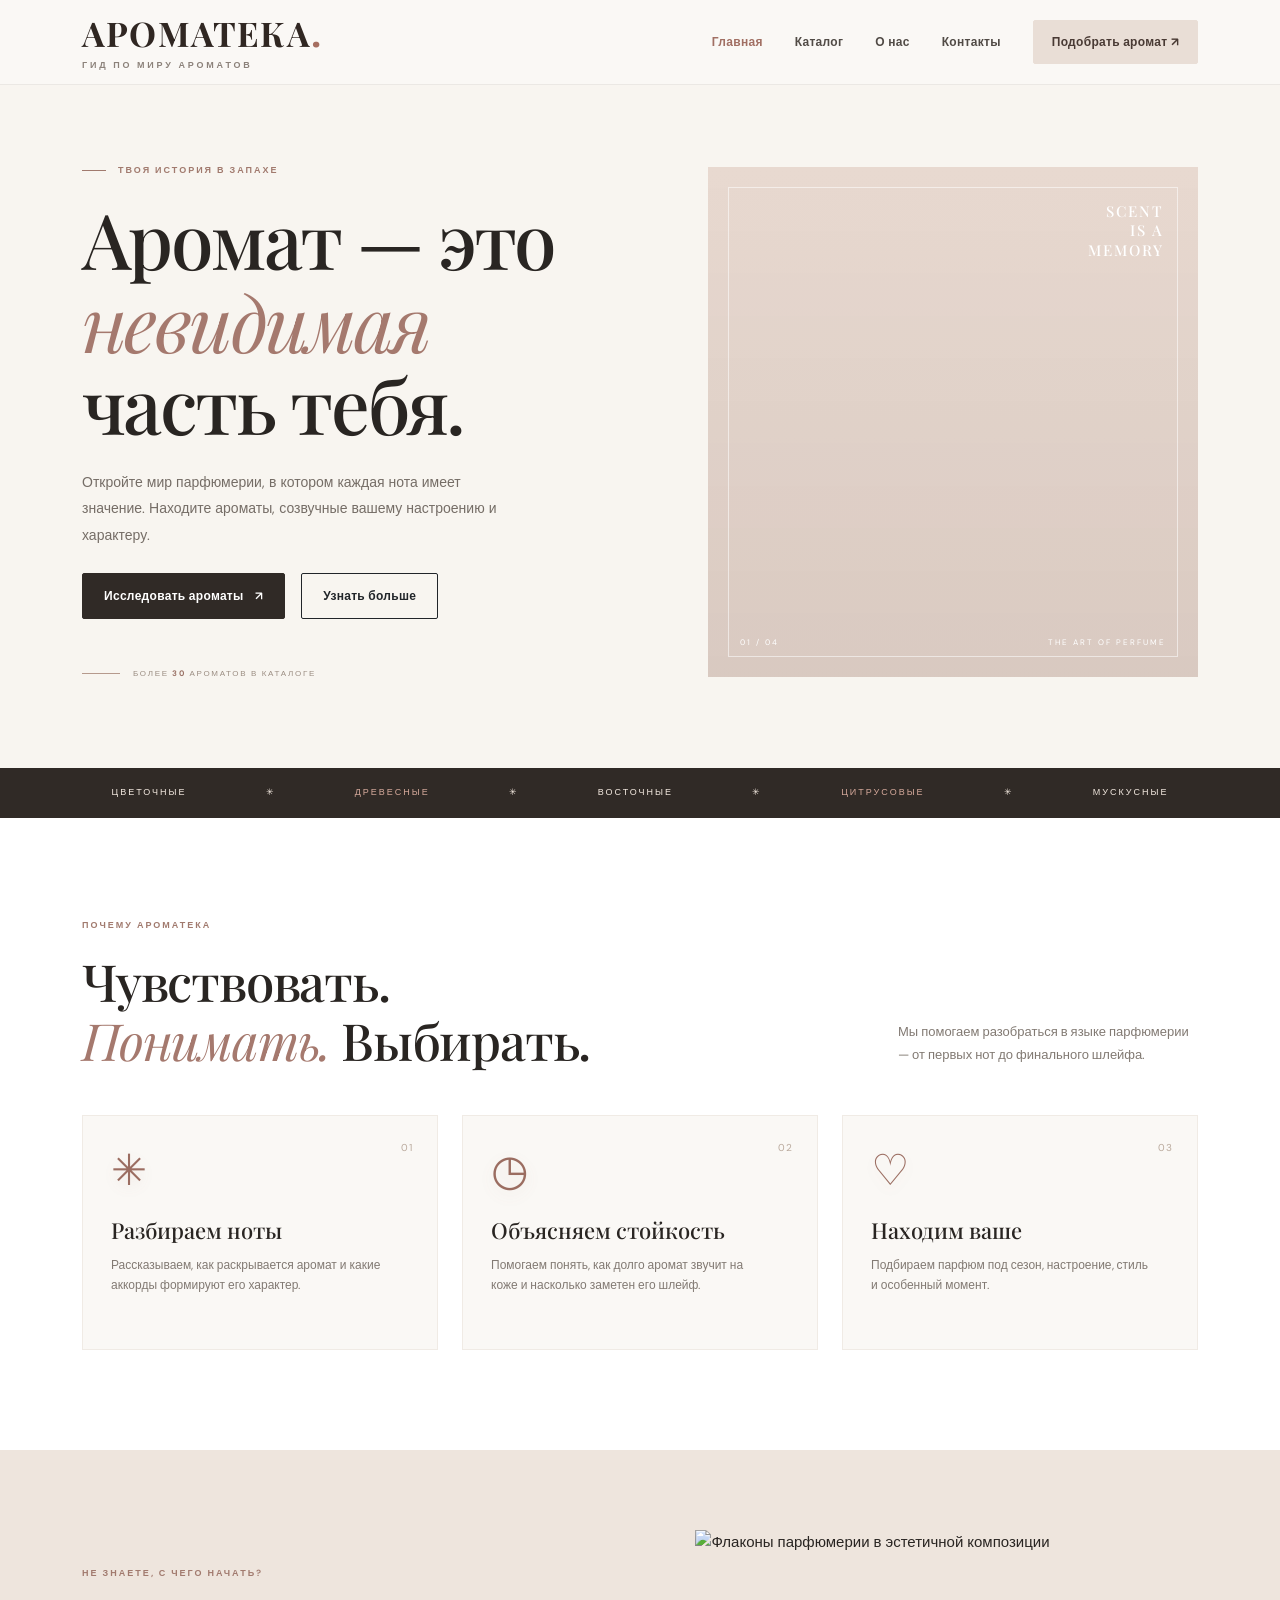
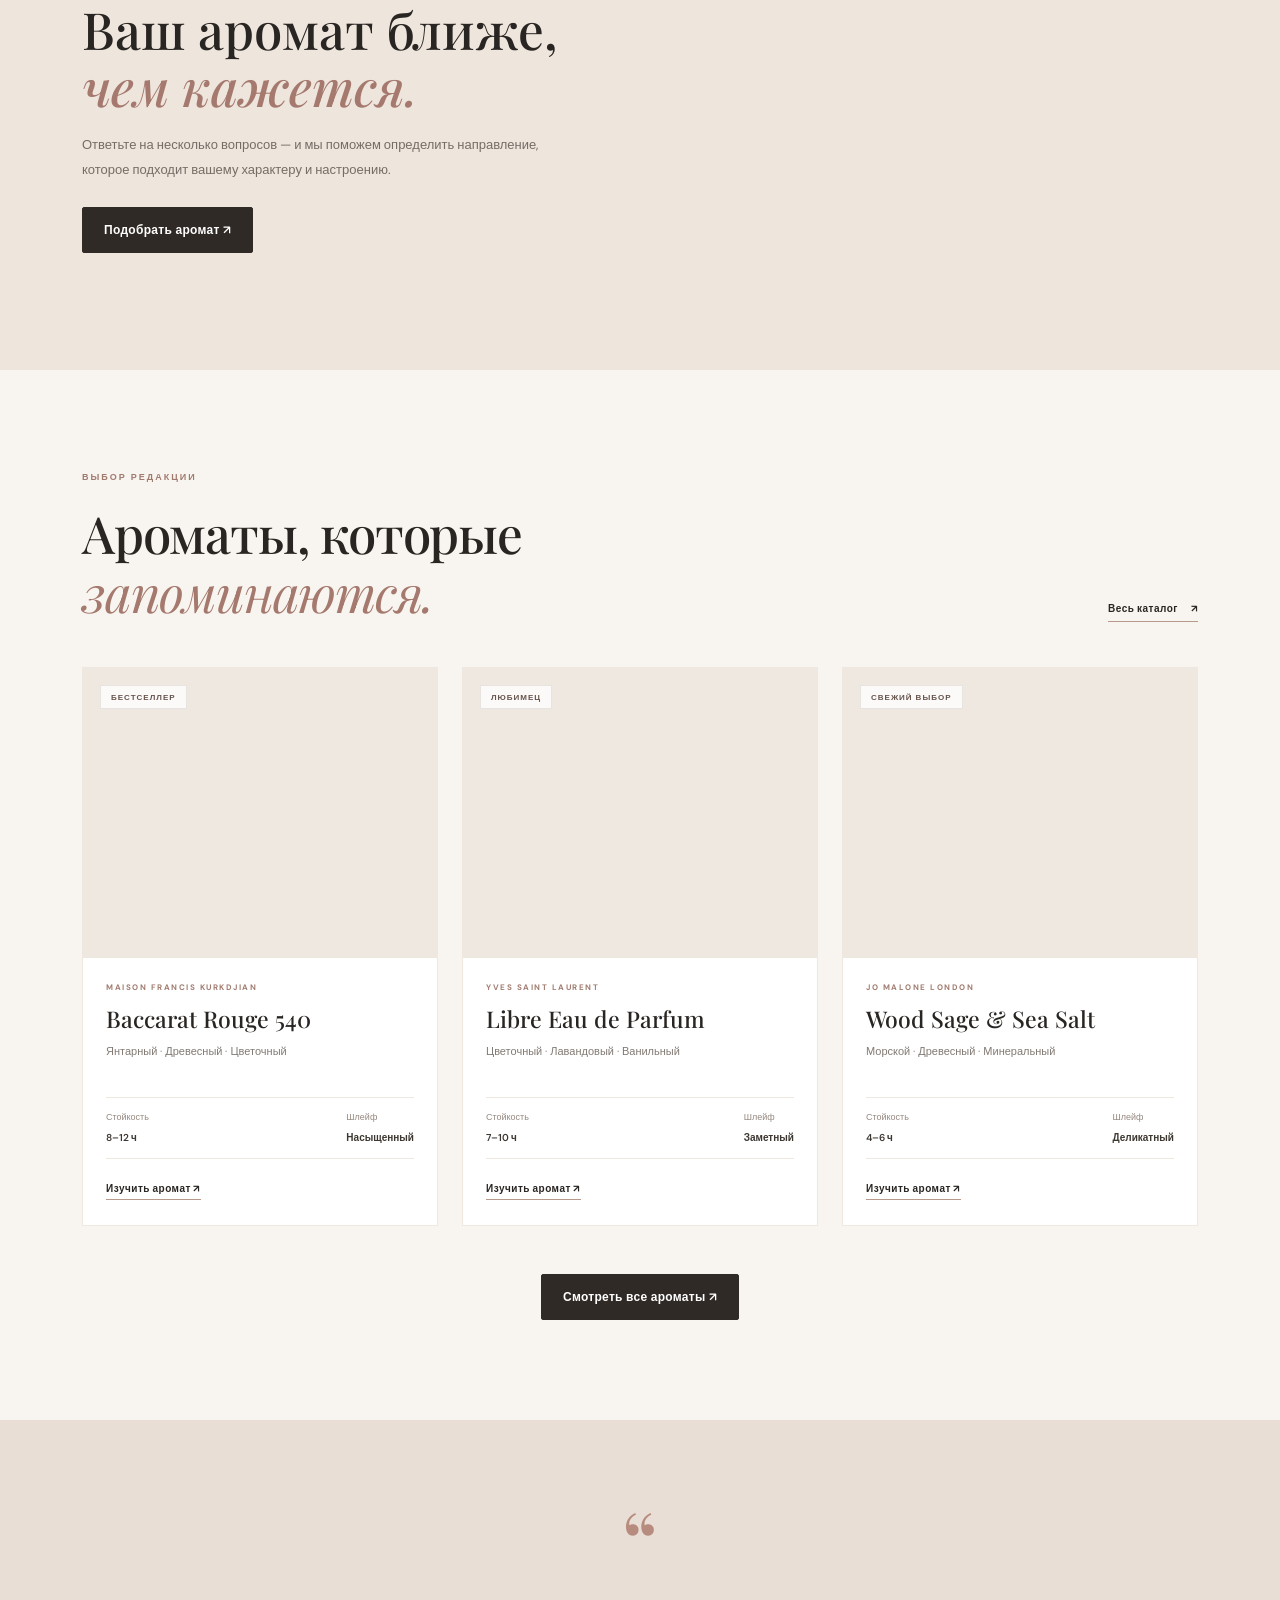
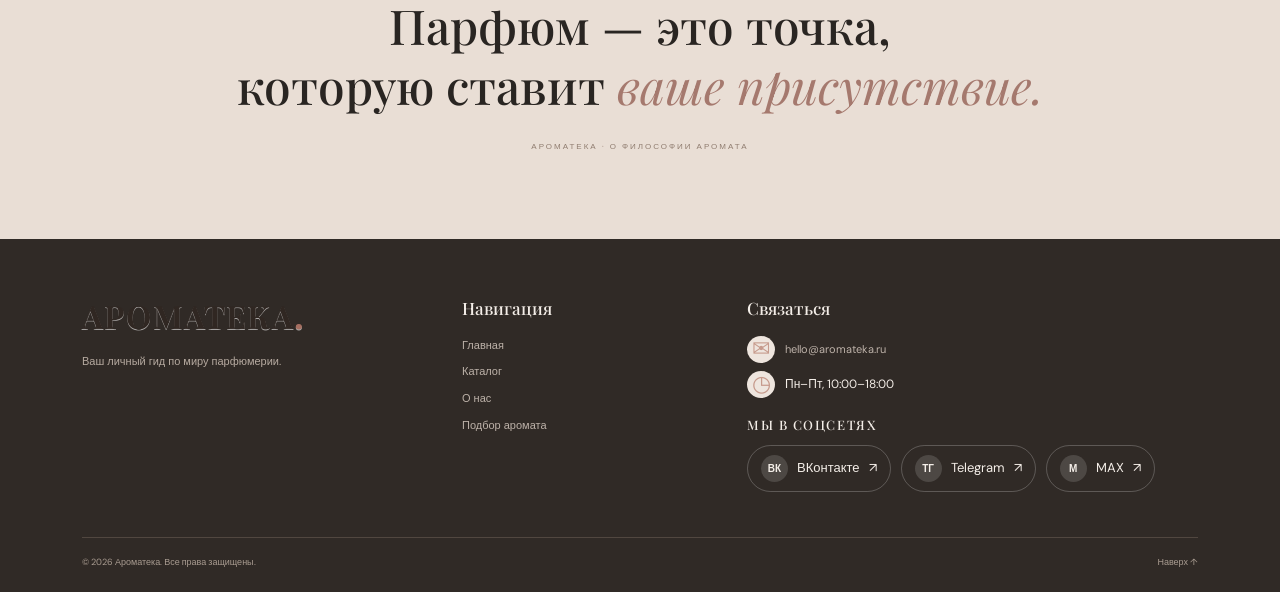
==== commit 2b5363bf: "Add files via upload" ====
--- a/index.html
+++ b/index.html
@@ -12,7 +12,7 @@
 <body>
 <header class="site-header sticky-top">
   <nav class="navbar navbar-expand-lg navbar-light"><div class="container">
-    <a class="navbar-brand brand" href="index.html">ароматека<span>.</span><small>ГИД ПО МИРУ АРОМАТОВ</small></a>
+    <a class="navbar-brand brand" href="index.html">АРОМАТЕКА<span>.</span><small>ГИД ПО МИРУ АРОМАТОВ</small></a>
     <button class="navbar-toggler" type="button" data-bs-toggle="collapse" data-bs-target="#mainNavbar" aria-controls="mainNavbar" aria-expanded="false" aria-label="Открыть меню"><span class="navbar-toggler-icon"></span></button>
     <div class="collapse navbar-collapse" id="mainNavbar"><ul class="navbar-nav ms-auto align-items-lg-center gap-lg-3">
       <li class="nav-item"><a class="nav-link active" href="index.html">Главная</a></li><li class="nav-item"><a class="nav-link" href="catalog.html">Каталог</a></li><li class="nav-item"><a class="nav-link" href="about.html">О нас</a></li><li class="nav-item"><a class="nav-link" href="contacts.html">Контакты</a></li><li class="nav-item"><a class="btn btn-dark-soft ms-lg-2" href="order.html">Подобрать аромат <span>↗</span></a></li>
@@ -28,6 +28,7 @@
   <section class="section-space" id="about"><div class="container"><div class="section-heading"><div><div class="eyebrow">ПОЧЕМУ АРОМАТЕКА</div><h2>Чувствовать.<br><em>Понимать.</em> Выбирать.</h2></div><p>Мы помогаем разобраться в языке парфюмерии — от первых нот до финального шлейфа.</p></div>
     <div class="row g-4 advantages"><div class="col-12 col-md-4"><article class="advantage-card"><span class="advantage-number">01</span><div class="advantage-icon">✳</div><h3>Разбираем ноты</h3><p>Рассказываем, как раскрывается аромат и какие аккорды формируют его характер.</p></article></div><div class="col-12 col-md-4"><article class="advantage-card"><span class="advantage-number">02</span><div class="advantage-icon">◷</div><h3>Объясняем стойкость</h3><p>Помогаем понять, как долго аромат звучит на коже и насколько заметен его шлейф.</p></article></div><div class="col-12 col-md-4"><article class="advantage-card"><span class="advantage-number">03</span><div class="advantage-icon">♡</div><h3>Находим ваше</h3><p>Подбираем парфюм под сезон, настроение, стиль и особенный момент.</p></article></div></div>
   </div></section>
+  <section class="home-discover"><div class="container"><div class="home-discover__inner"><div><div class="eyebrow">НЕ ЗНАЕТЕ, С ЧЕГО НАЧАТЬ?</div><h2>Ваш аромат ближе,<br><em>чем кажется.</em></h2><p>Ответьте на несколько вопросов — и мы поможем определить направление, которое подходит вашему характеру и настроению.</p><a class="btn btn-dark btn-lg mt-2" href="order.html">Подобрать аромат ↗</a></div><img src="https://images.unsplash.com/photo-1595425970377-c9703cf48b6d?auto=format&fit=crop&w=1000&q=85" alt="Флаконы парфюмерии в эстетичной композиции"></div></div></section>
   <section class="popular-section section-space" id="popular"><div class="container"><div class="section-heading"><div><div class="eyebrow">ВЫБОР РЕДАКЦИИ</div><h2>Ароматы, которые<br><em>запоминаются.</em></h2></div><a class="text-link" href="catalog.html">Весь каталог <span>↗</span></a></div>
     <div class="row g-4">
       <div class="col-12 col-md-6 col-lg-4"><article class="perfume-card h-100"><a href="product.html" class="perfume-card__image image-rose"><span class="badge badge-soft">БЕСТСЕЛЛЕР</span><span class="bottle bottle--rose"></span></a><div class="perfume-card__body"><div class="perfume-brand">MAISON FRANCIS KURKDJIAN</div><h3>Baccarat Rouge 540</h3><p>Янтарный · Древесный · Цветочный</p><div class="card-meta"><span>Стойкость <b>8–12 ч</b></span><span>Шлейф <b>Насыщенный</b></span></div><a class="text-link" href="product.html">Изучить аромат ↗</a></div></article></div>
@@ -38,9 +39,14 @@
   <section class="quote-section"><div class="container"><div class="quote-mark">“</div><blockquote>Парфюм — это точка,<br>которую ставит <em>ваше присутствие.</em></blockquote><p>АРОМАТЕКА · О ФИЛОСОФИИ АРОМАТА</p></div></section>
 </main>
 <footer class="site-footer"><div class="container"><div class="row gy-4">
-<div class="col-12 col-md-4"><a class="brand brand--footer" href="index.html">ароматека<span>.</span></a><p class="footer-muted">Ваш личный гид по миру парфюмерии.</p></div>
+<div class="col-12 col-md-4"><a class="brand brand--footer" href="index.html">АРОМАТЕКА<span>.</span></a><p class="footer-muted">Ваш личный гид по миру парфюмерии.</p></div>
 <div class="col-6 col-md-3"><h3>Навигация</h3><a href="index.html">Главная</a><a href="catalog.html">Каталог</a><a href="about.html">О нас</a><a href="order.html">Подбор аромата</a></div>
-<div class="col-6 col-md-5"><h3>Связаться</h3><a class="footer-contact" href="mailto:hello@aromateka.ru"><span class="contact-icon" aria-hidden="true">✉</span>hello@aromateka.ru</a><a class="footer-contact" href="tel:+78005553535"><span class="contact-icon" aria-hidden="true">☎</span>8 800 555-35-35</a><div class="footer-contact"><span class="contact-icon" aria-hidden="true">◷</span><span>Пн–Пт, 10:00–18:00</span></div></div>
+<div class="col-6 col-md-5"><h3>Связаться</h3><a class="footer-contact" href="mailto:hello@aromateka.ru"><span class="contact-icon" aria-hidden="true">✉</span>hello@aromateka.ru</a><div class="footer-contact"><span class="contact-icon" aria-hidden="true">◷</span><span>Пн–Пт, 10:00–18:00</span></div><div class="footer-socials"><h3>Мы в соцсетях</h3><div class="social-links social-links--footer">
+<a href="https://vk.com/" target="_blank" rel="noopener noreferrer" aria-label="ВКонтакте"><span class="social-mark">ВК</span><span>ВКонтакте</span><span aria-hidden="true">↗</span></a>
+<a href="https://t.me/" target="_blank" rel="noopener noreferrer" aria-label="Telegram"><span class="social-mark">ТГ</span><span>Telegram</span><span aria-hidden="true">↗</span></a>
+<a href="https://max.ru/" target="_blank" rel="noopener noreferrer" aria-label="MAX"><span class="social-mark">М</span><span>MAX</span><span aria-hidden="true">↗</span></a>
+</div></div>
+</div>
 </div><div class="footer-bottom"><span>© 2026 Ароматека. Все права защищены.</span><a href="#top">Наверх ↑</a></div></div></footer>
 <script src="https://cdn.jsdelivr.net/npm/bootstrap@5.3.8/dist/js/bootstrap.bundle.min.js"></script><script src="js/main.js"></script>
 </body></html>
--- a/css/custom.css
+++ b/css/custom.css
@@ -21,3 +21,46 @@
 .about-cta h2{font:500 clamp(36px,5vw,56px)/1.12 var(--serif);margin:18px 0}
 @media(prefers-reduced-motion:reduce){.number-animate,.number-animate.number-visible{transition:none;transform:none;opacity:1}}
 @media(max-width:767px){.about-art{min-height:330px}.footer-contact{font-size:11px}}
+
+/* Реальные фотографии парфюмерии */
+.perfume-card__image{background-position:center;background-size:cover;background-repeat:no-repeat}
+.perfume-card__image .bottle,.detail-visual .bottle{display:none}
+.image-rose{background-color:#eee8e1;background-image:url("https://www.skins.nl/media/42/f4/5f/1750248126/727cc1d4afd9ba40f8f019257378adf0.png?ts=1751934516");background-position:center;background-size:contain;background-repeat:no-repeat}
+.image-sand{background-color:#eee8e1;background-image:url("https://bs24.swiss/cdn/shop/products/yves-saint-laurent-libre-eau-de-parfum-fur-damen_1.jpg?v=1732361212&width=1080");background-position:center;background-size:contain;background-repeat:no-repeat}
+.image-green{background-color:#eee8e1;background-image:url("https://cdn.fynd.com/v2/falling-surf-7c8bb8/fyprod/wrkr/products/pictures/item/free/original/000000000494238476/JhwP41w8Yv5-000000000494238476_2.jpg");background-position:center;background-size:contain;background-repeat:no-repeat}
+.image-peach{background-color:#eee8e1;background-image:url("https://u.makeup.com.ua/1/19/19gglrlwkvs6.jpg");background-position:center;background-size:contain;background-repeat:no-repeat}
+.image-blue{background-color:#eee8e1;background-image:url("https://www.tomfordbeauty.com/cdn/shop/files/tf_sku_T1XF01_2000x2000_1.jpg?v=1774621231&width=2000");background-position:center;background-size:contain;background-repeat:no-repeat}
+.image-yellow{background-color:#eee8e1;background-image:url("https://beautyhouse.com/cdn/shop/files/06.png?v=1723877640&width=1600");background-position:center;background-size:contain;background-repeat:no-repeat}
+.detail-visual{background-size:cover;background-position:center;background-repeat:no-repeat}
+.about-art{background:linear-gradient(180deg,rgba(30,22,18,.12),rgba(30,22,18,.35)),url('https://images.unsplash.com/photo-1608571423902-eed4a5ad8108?auto=format&fit=crop&w=1200&q=85') center/cover no-repeat}
+
+/* Brand identity and editorial refinements */
+.brand{font-size:34px;font-weight:700;letter-spacing:1.2px;color:#302722!important;text-transform:uppercase;text-shadow:0 1px 0 rgba(255,255,255,.6)}
+.brand span{color:#a66f61;font-size:1.12em}
+.brand small{font-size:9px;letter-spacing:2.8px;font-weight:700}
+.brand--footer{font-size:32px}
+.advantage-icon{font-size:43px;line-height:1.1;margin-bottom:24px;color:#9b6d61;text-shadow:0 5px 15px rgba(155,109,97,.13)}
+.contact-icon{font-size:22px;min-width:28px;display:inline-flex;align-items:center;justify-content:center;color:#c69a8c}
+.footer-contact{display:flex;align-items:center;gap:10px}
+.btn-dark-soft{font-weight:700;padding:12px 18px}
+.about-photo-story{padding:30px 0 90px;background:#fbf9f6}
+.about-photo{width:100%;height:100%;object-fit:cover;display:block}
+.about-photo--wide{min-height:390px;max-height:470px}
+.about-photo--small{height:230px}
+.about-title{font:500 clamp(34px,4vw,48px)/1.16 var(--serif);letter-spacing:-1px;margin-bottom:20px}
+.about-copy{font-size:13px;line-height:2;color:#756d66}
+.home-discover{padding:80px 0;background:#eee5dd}
+.home-discover__inner{display:grid;grid-template-columns:1fr  .9fr;gap:55px;align-items:center}
+.home-discover h2{font:500 clamp(38px,4vw,54px)/1.12 var(--serif);margin:0 0 18px}
+.home-discover h2 em{color:#a5796e}
+.home-discover p{max-width:470px;color:#756d66;font-size:13px;line-height:1.9}
+.home-discover img{width:100%;height:360px;object-fit:cover}
+@media(max-width:767.98px){.brand{font-size:28px}.home-discover__inner{grid-template-columns:1fr;gap:28px}.home-discover img{height:260px}.about-photo--wide{min-height:280px}.about-photo--small{height:150px}.advantage-icon{font-size:38px}}
+
+/* Социальные сети: ВКонтакте, Telegram и MAX */
+.footer-socials{margin-top:18px}
+.footer-socials h3{margin:0 0 12px;font-size:13px;letter-spacing:.12em;text-transform:uppercase}
+.social-links--footer{display:flex;flex-wrap:wrap;gap:10px}
+.social-links--footer a{display:inline-flex;align-items:center;gap:9px;padding:9px 13px;border:1px solid rgba(255,255,255,.22);border-radius:999px;color:inherit;font-size:13px;transition:background .2s,border-color .2s,transform .2s}
+.social-links--footer a:hover{background:rgba(255,255,255,.1);border-color:rgba(255,255,255,.55);transform:translateY(-2px)}
+.social-mark{display:inline-grid;place-items:center;width:27px;height:27px;border-radius:50%;background:rgba(255,255,255,.14);font-size:10px;font-weight:700;letter-spacing:0}
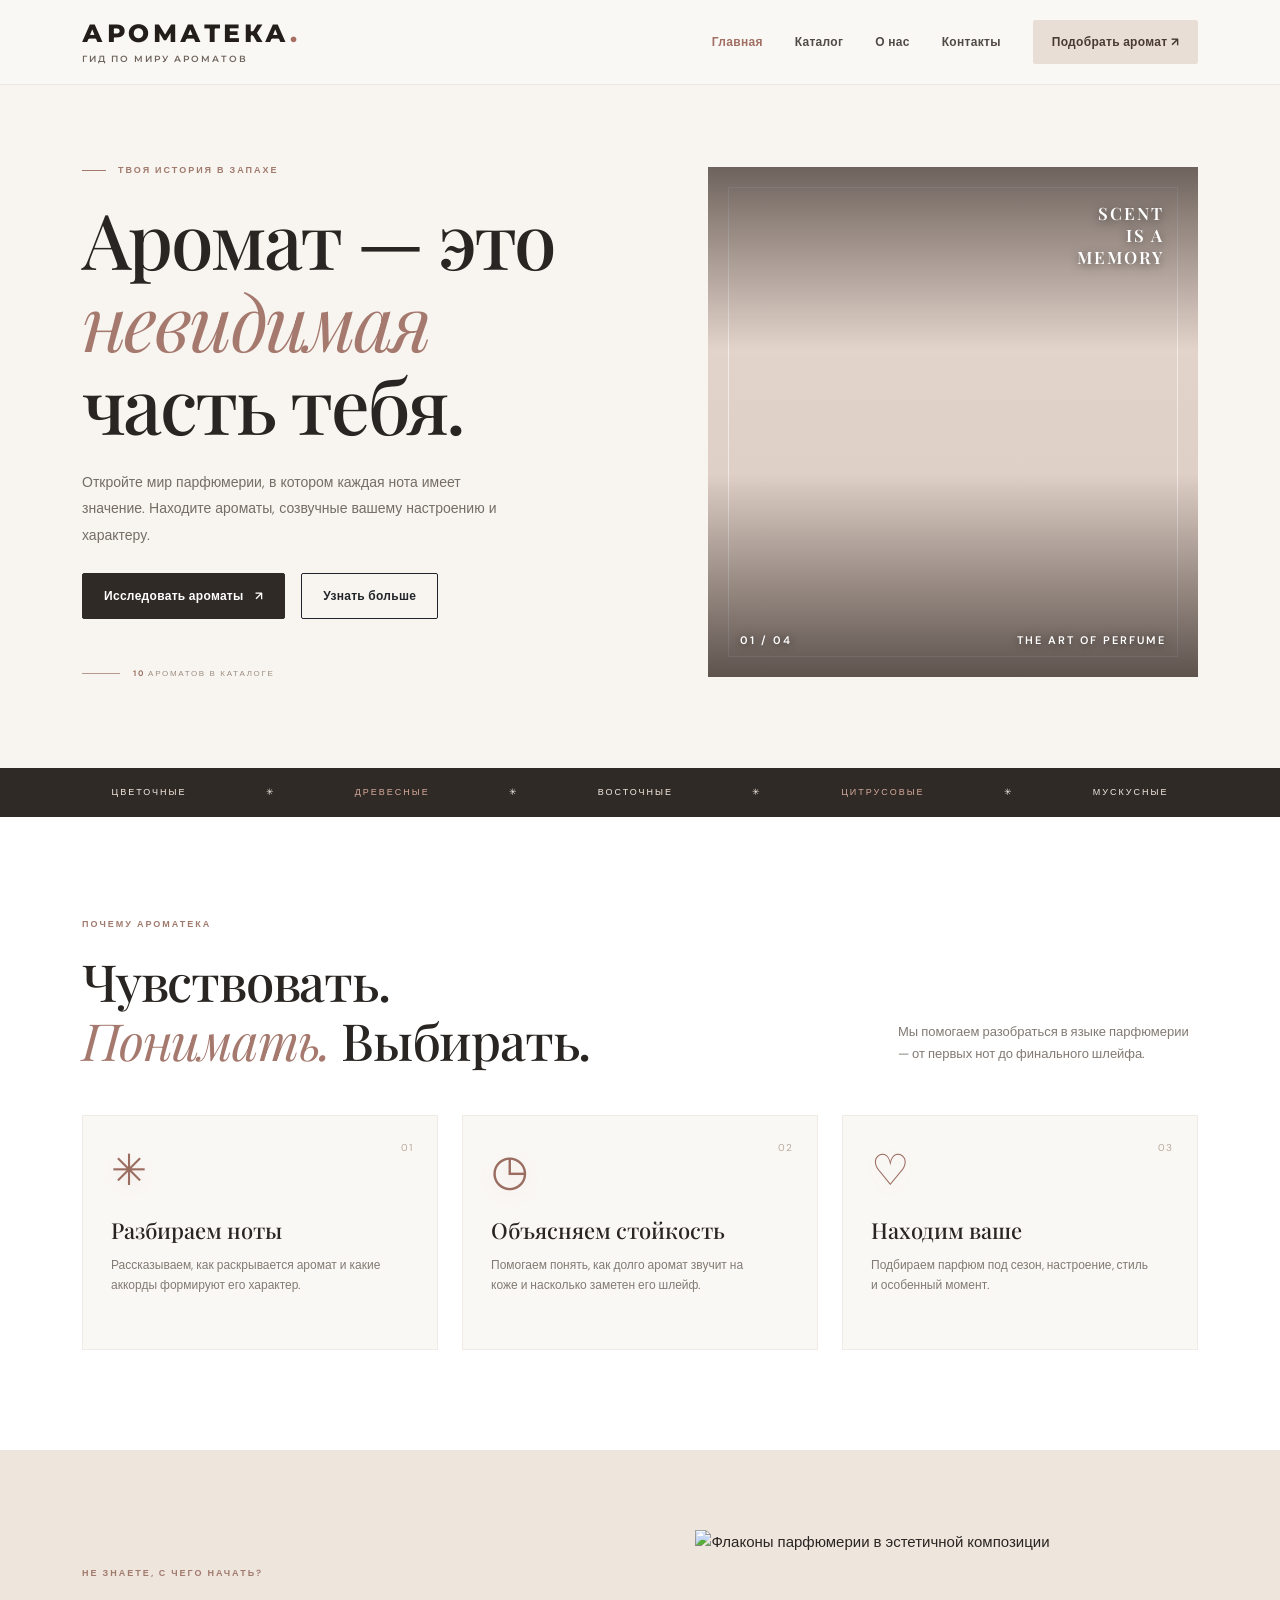
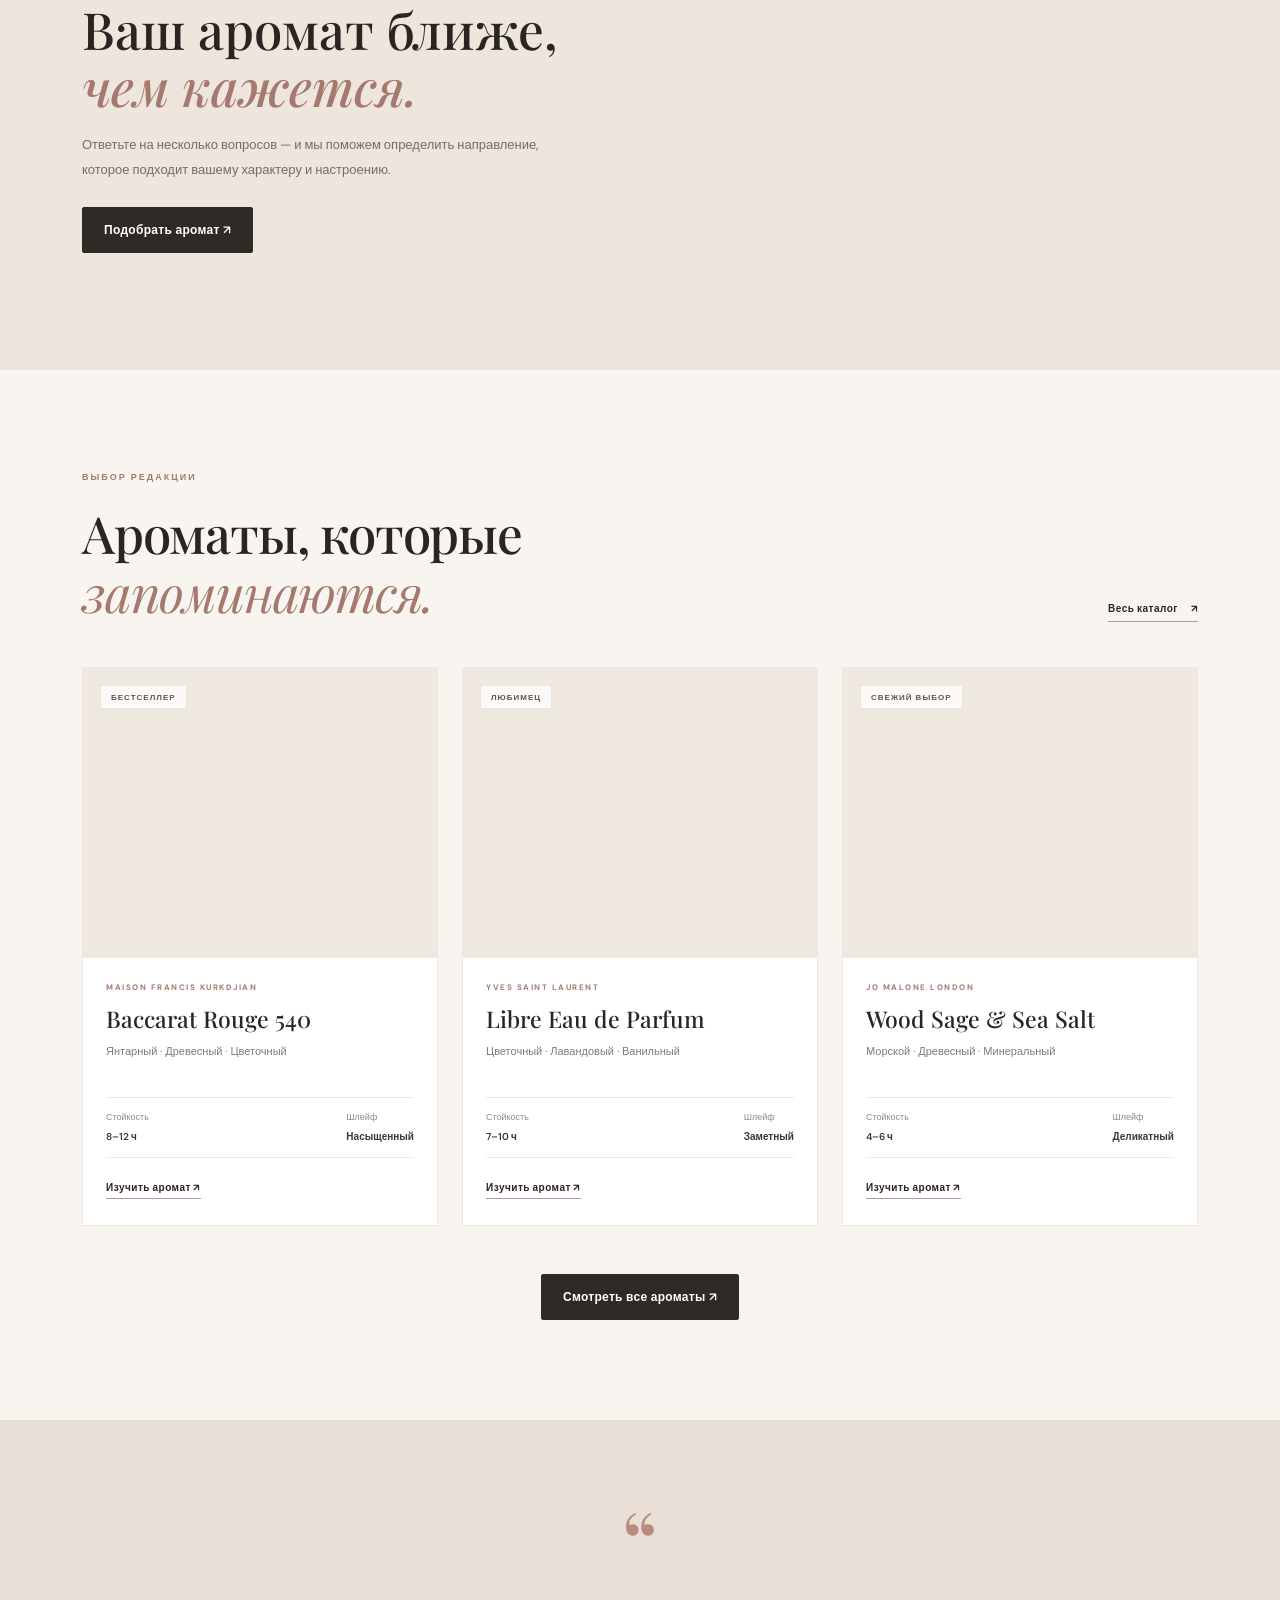
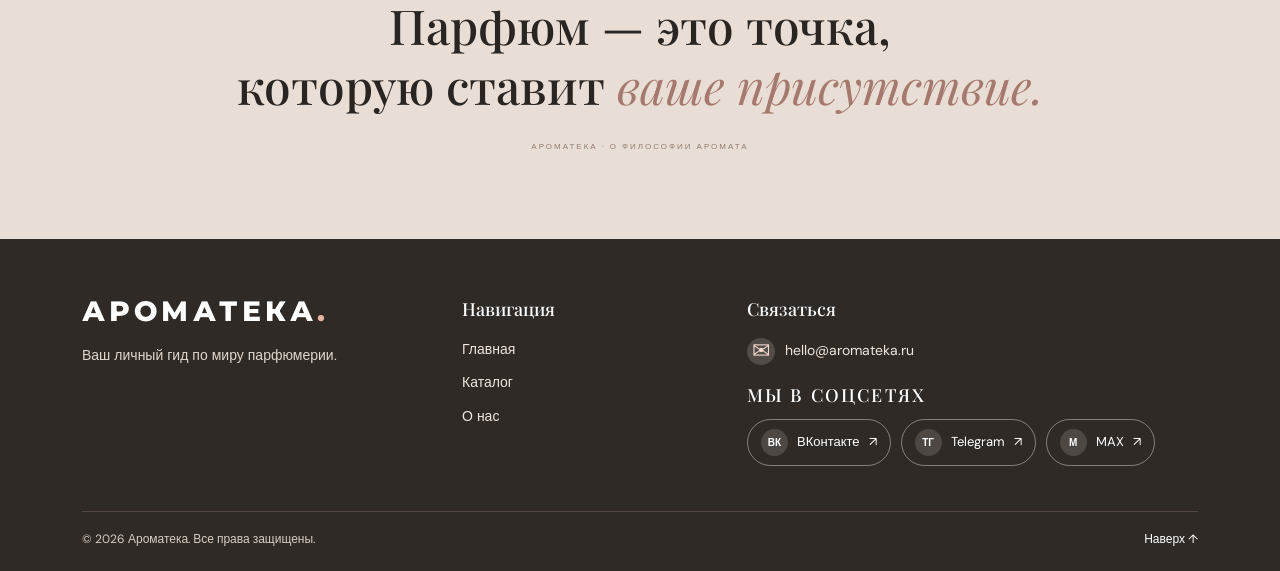
==== commit 832679cf: "Add files via upload" ====
--- a/index.html
+++ b/index.html
@@ -21,7 +21,7 @@
 </header>
 <main>
   <section class="hero-section"><div class="container"><div class="row align-items-center gy-5">
-    <div class="col-12 col-lg-6"><div class="eyebrow"><span></span> ТВОЯ ИСТОРИЯ В ЗАПАХЕ</div><h1 class="hero-title">Аромат — это<br><em>невидимая</em><br>часть тебя.</h1><p class="hero-copy">Откройте мир парфюмерии, в котором каждая нота имеет значение. Находите ароматы, созвучные вашему настроению и характеру.</p><div class="d-flex flex-wrap gap-3 mt-4"><a class="btn btn-dark btn-lg" href="catalog.html">Исследовать ароматы <span class="ms-2">↗</span></a><a class="btn btn-outline-dark btn-lg" href="#about">Узнать больше</a></div><div class="hero-note mt-5"><span class="hero-note__line"></span><span>БОЛЕЕ <span class="hero-note__count">30</span> АРОМАТОВ В КАТАЛОГЕ</span></div></div>
+    <div class="col-12 col-lg-6"><div class="eyebrow"><span></span> ТВОЯ ИСТОРИЯ В ЗАПАХЕ</div><h1 class="hero-title">Аромат — это<br><em>невидимая</em><br>часть тебя.</h1><p class="hero-copy">Откройте мир парфюмерии, в котором каждая нота имеет значение. Находите ароматы, созвучные вашему настроению и характеру.</p><div class="d-flex flex-wrap gap-3 mt-4"><a class="btn btn-dark btn-lg" href="catalog.html">Исследовать ароматы <span class="ms-2">↗</span></a><a class="btn btn-outline-dark btn-lg" href="#about">Узнать больше</a></div><div class="hero-note mt-5"><span class="hero-note__line"></span><span><span class="hero-note__count">10</span> АРОМАТОВ В КАТАЛОГЕ</span></div></div>
     <div class="col-12 col-lg-6"><div class="hero-visual"><div class="hero-visual__image"></div><div class="hero-stamp">SCENT<br>IS A<br>MEMORY</div><div class="hero-caption"><span>01 / 04</span><span>THE ART OF PERFUME</span></div></div></div>
   </div></div></section>
   <section class="ticker"><div class="container"><div class="ticker-inner"><span>ЦВЕТОЧНЫЕ</span> ✳ <span>ДРЕВЕСНЫЕ</span> ✳ <span>ВОСТОЧНЫЕ</span> ✳ <span>ЦИТРУСОВЫЕ</span> ✳ <span>МУСКУСНЫЕ</span></div></div></section>
@@ -40,8 +40,8 @@
 </main>
 <footer class="site-footer"><div class="container"><div class="row gy-4">
 <div class="col-12 col-md-4"><a class="brand brand--footer" href="index.html">АРОМАТЕКА<span>.</span></a><p class="footer-muted">Ваш личный гид по миру парфюмерии.</p></div>
-<div class="col-6 col-md-3"><h3>Навигация</h3><a href="index.html">Главная</a><a href="catalog.html">Каталог</a><a href="about.html">О нас</a><a href="order.html">Подбор аромата</a></div>
-<div class="col-6 col-md-5"><h3>Связаться</h3><a class="footer-contact" href="mailto:hello@aromateka.ru"><span class="contact-icon" aria-hidden="true">✉</span>hello@aromateka.ru</a><div class="footer-contact"><span class="contact-icon" aria-hidden="true">◷</span><span>Пн–Пт, 10:00–18:00</span></div><div class="footer-socials"><h3>Мы в соцсетях</h3><div class="social-links social-links--footer">
+<div class="col-6 col-md-3"><h3>Навигация</h3><a href="index.html">Главная</a><a href="catalog.html">Каталог</a><a href="about.html">О нас</a></div>
+<div class="col-6 col-md-5"><h3>Связаться</h3><a class="footer-contact" href="mailto:hello@aromateka.ru"><span class="contact-icon" aria-hidden="true">✉</span>hello@aromateka.ru</a><div class="footer-socials"><h3>Мы в соцсетях</h3><div class="social-links social-links--footer">
 <a href="https://vk.com/" target="_blank" rel="noopener noreferrer" aria-label="ВКонтакте"><span class="social-mark">ВК</span><span>ВКонтакте</span><span aria-hidden="true">↗</span></a>
 <a href="https://t.me/" target="_blank" rel="noopener noreferrer" aria-label="Telegram"><span class="social-mark">ТГ</span><span>Telegram</span><span aria-hidden="true">↗</span></a>
 <a href="https://max.ru/" target="_blank" rel="noopener noreferrer" aria-label="MAX"><span class="social-mark">М</span><span>MAX</span><span aria-hidden="true">↗</span></a>
--- a/css/custom.css
+++ b/css/custom.css
@@ -1,3 +1,4 @@
+@import url('https://fonts.googleapis.com/css2?family=Montserrat:wght@500;600;700;800&display=swap');
 :root{--ink:#292522;--muted:#827a73;--paper:#f8f5f0;--cream:#eee7de;--rose:#d9b9ad;--line:#e4dcd2;--accent:#9b7067;--serif:'Playfair Display',Georgia,serif;--sans:'DM Sans',Arial,sans-serif;--shadow:0 18px 50px rgba(54,39,31,.09)}
 *{box-sizing:border-box}html{scroll-behavior:smooth}body{font-family:var(--sans);color:var(--ink);background:#fff;font-size:15px;line-height:1.7}a{color:inherit;text-decoration:none}a:hover{color:var(--accent)}.site-header{background:rgba(250,248,245,.94);backdrop-filter:blur(14px);border-bottom:1px solid rgba(50,40,32,.08);z-index:1030}.navbar{min-height:84px}.brand{font-family:var(--serif);font-size:29px;line-height:1;font-weight:600;letter-spacing:-1.3px;color:var(--ink)!important}.brand span{color:#b77f70}.brand small{display:block;font:600 8px var(--sans);letter-spacing:2.3px;color:#8c827a;margin-top:8px}.nav-link{font-size:12px;font-weight:600;letter-spacing:.3px;color:#514b46!important}.nav-link:hover,.nav-link.active{color:#a16f63!important}.btn{border-radius:2px;font-size:12px;font-weight:600;letter-spacing:.3px;padding:13px 21px;transition:all .25s}.btn-dark{background:#302a26;border-color:#302a26}.btn-dark:hover{background:#8c655c;border-color:#8c655c;transform:translateY(-2px)}.btn-dark-soft{background:#e9ded6;color:#493a34;border:1px solid #e9ded6;padding:10px 16px}.btn-dark-soft:hover{background:#302a26;color:#fff}.btn-outline-dark:hover{background:#302a26}.hero-section{background:var(--paper);padding:78px 0 88px;overflow:hidden}.eyebrow{font-size:9px;letter-spacing:2px;font-weight:700;color:#a17a6e;margin-bottom:19px}.eyebrow span{display:inline-block;width:24px;height:1px;background:#a17a6e;vertical-align:middle;margin-right:8px}.hero-title,.page-hero h1{font:500 clamp(48px,6vw,78px)/1.07 var(--serif);letter-spacing:-2.6px;margin:0 0 25px}.hero-title em,.page-hero h1 em,.section-heading h2 em,.detail-title em,.notes-section h2 em,.character-section h2 em,.form-panel h2 em,.order-aside h3 em,.quote-section em{font-weight:400;color:#a5796e}.hero-copy{max-width:440px;color:#756d66;font-size:14px;line-height:1.9}.hero-visual{height:510px;max-width:490px;margin-left:auto;position:relative;background:#e8d9d0;overflow:hidden}.hero-visual__image{position:absolute;inset:0;background:linear-gradient(180deg,rgba(255,255,255,.03),rgba(50,29,23,.08)),url('https://images.unsplash.com/photo-1594035910387-fea47794261f?auto=format&fit=crop&w=1000&q=85') center/cover;mix-blend-mode:multiply}.hero-visual:after{content:'';position:absolute;inset:20px;border:1px solid rgba(255,255,255,.55);pointer-events:none}.hero-stamp{position:absolute;z-index:1;right:34px;top:35px;color:#fff;font:500 15px/1.3 var(--serif);letter-spacing:2px;text-align:right}.hero-caption{position:absolute;bottom:27px;left:32px;right:32px;display:flex;justify-content:space-between;color:white;font-size:8px;letter-spacing:2px;z-index:1}.hero-note{display:flex;align-items:center;gap:13px;color:#9b8d82;font-size:8px;letter-spacing:1.7px}.hero-note__line{height:1px;width:38px;background:#b69a8d}.ticker{background:#302a26;color:#f4eae1;padding:17px 0}.ticker-inner{display:flex;justify-content:space-around;gap:20px;align-items:center;font-size:9px;letter-spacing:2px;flex-wrap:wrap}.ticker-inner span:nth-of-type(even){color:#d5a99b}.section-space{padding:100px 0}.section-heading{display:flex;align-items:end;justify-content:space-between;gap:35px;margin-bottom:45px}.section-heading h2,.notes-section h2,.character-section h2{font:500 clamp(36px,4vw,52px)/1.15 var(--serif);letter-spacing:-1.2px;margin:0}.section-heading>p{max-width:300px;color:var(--muted);font-size:13px;margin:0 0 4px}.advantage-card{height:100%;padding:28px 28px 30px;background:#faf8f5;position:relative;border:1px solid #f0ebe5;min-height:235px}.advantage-number{position:absolute;right:24px;top:23px;color:#b9a99c;font-size:10px;letter-spacing:1px}.advantage-icon{font:32px var(--serif);color:#a77b6f;margin-bottom:22px}.advantage-card h3{font:500 22px var(--serif);margin-bottom:10px}.advantage-card p{font-size:12px;color:var(--muted);margin:0;max-width:280px}.popular-section{background:#f8f5f0}.perfume-card{background:white;border:1px solid #eee8e1;transition:transform .3s,box-shadow .3s;position:relative}.perfume-card:hover{transform:translateY(-5px);box-shadow:var(--shadow)}.perfume-card__image{height:290px;display:flex;align-items:center;justify-content:center;position:relative;overflow:hidden}.image-rose{background:radial-gradient(ellipse at 50% 48%,#f7e6df 0,#ead0c6 47%,#d8b7ad 100%)}.image-sand{background:radial-gradient(ellipse at 50% 48%,#f7ead7 0,#e8d5b9 53%,#d7c0a5 100%)}.image-green{background:radial-gradient(ellipse at 50% 48%,#e4e8d9 0,#cbd2bc 55%,#abb59c 100%)}.image-peach{background:radial-gradient(ellipse at 50% 48%,#f9e4d9 0,#edc8b5 55%,#d9a895 100%)}.image-blue{background:radial-gradient(ellipse at 50% 48%,#e1e5e8 0,#bac5cc 55%,#8c9da8 100%)}.image-yellow{background:radial-gradient(ellipse at 50% 48%,#f8edcc 0,#e8d9a7 55%,#c9b779 100%)}.badge-soft{background:rgba(255,255,255,.78);color:#66544b;border:1px solid rgba(95,73,61,.13);font-size:8px;letter-spacing:1px;font-weight:700;border-radius:1px;padding:7px 10px}.perfume-card__image .badge{position:absolute;top:17px;left:17px}.bottle{width:104px;height:150px;position:relative;display:block;border-radius:18px 18px 24px 24px;background:linear-gradient(100deg,rgba(255,255,255,.75),rgba(255,255,255,.12) 24%,rgba(255,255,255,.36) 58%,rgba(80,54,43,.14));border:1px solid rgba(255,255,255,.65);box-shadow:0 24px 30px rgba(80,55,43,.2),inset 5px 0 8px rgba(255,255,255,.4)}.bottle:before{content:'';position:absolute;top:-24px;left:38px;width:28px;height:25px;background:linear-gradient(90deg,#b7a28b,#eee0c8,#a38a70);border-radius:3px 3px 0 0}.bottle:after{content:'EAU DE PARFUM';position:absolute;left:0;right:0;top:57px;text-align:center;font:6px var(--sans);letter-spacing:1px;color:rgba(65,48,41,.7)}.bottle--rose{background:linear-gradient(100deg,#a95e59,#e8b9a8 30%,#b97870 75%,#7e4947)}.bottle--sand{background:linear-gradient(100deg,#c6a477,#f4dfb9 35%,#c9a47a 80%,#94714f)}.bottle--green{background:linear-gradient(100deg,#72836c,#d5d9c3 35%,#84947b 80%,#5c6c57)}.bottle--peach{background:linear-gradient(100deg,#c47d68,#f5c9b1 35%,#d28f7d 80%,#a45e50)}.bottle--blue{background:linear-gradient(100deg,#647b8b,#c5d0d5 35%,#8296a4 80%,#536b7a)}.bottle--yellow{background:linear-gradient(100deg,#b69c4f,#f1e2a4 35%,#c7b16c 80%,#8d793e)}.perfume-card__body{padding:23px 23px 25px}.perfume-brand{font-size:8px;font-weight:700;letter-spacing:1.5px;color:#a17c70;margin-bottom:9px}.perfume-card h3{font:500 23px var(--serif);margin:0 0 8px}.perfume-card__body>p{font-size:11px;color:var(--muted);min-height:38px;margin-bottom:17px}.card-meta{display:flex;justify-content:space-between;gap:10px;border-top:1px solid #eee8e1;border-bottom:1px solid #eee8e1;padding:12px 0;margin-bottom:16px}.card-meta span{font-size:9px;color:#958980}.card-meta b{display:block;color:#3d3732;font-size:10px;font-weight:600;margin-top:3px}.text-link{font-size:10px;font-weight:700;letter-spacing:.5px;border-bottom:1px solid #b89a8d;padding-bottom:4px}.text-link span{margin-left:10px}.quote-section{background:#e9ded5;padding:85px 0;text-align:center}.quote-mark{font:90px/.8 var(--serif);color:#b78c7e}.quote-section blockquote{font:500 clamp(30px,4vw,48px)/1.25 var(--serif);margin:18px 0 25px}.quote-section p{font-size:8px;letter-spacing:2px;color:#907d70;margin:0}.site-footer{background:#302a26;color:#f4eee8;padding:58px 0 22px}.brand--footer{color:#f5eee8!important}.brand--footer span{color:#c28f80}.footer-muted{color:#b6aaa0;font-size:11px;margin-top:15px}.site-footer h3{font:500 17px var(--serif);margin:0 0 17px}.site-footer .col-6>a:not(.brand){display:block;color:#bdb2a9;font-size:11px;margin:8px 0}.site-footer a:hover{color:#fff}.footer-bottom{border-top:1px solid #514740;margin-top:45px;padding-top:17px;display:flex;justify-content:space-between;color:#a99c91;font-size:9px}.page-hero{background:var(--paper);padding:75px 0 70px}.page-hero h1{font-size:clamp(46px,6vw,70px);margin-bottom:17px}.page-hero p{max-width:570px;color:var(--muted);font-size:13px;margin:0}.page-hero--compact{padding:55px 0}.page-hero--compact p{font-size:11px}.page-hero--compact p a{color:#a5796e}.alert-soft{background:#f4eee8;border:1px solid #e8ddd4;color:#675b53;border-radius:0;font-size:11px;padding:16px 20px}.alert-symbol{font-size:20px;color:#a5796e}.catalog-toolbar{display:flex;justify-content:space-between;align-items:end;margin:42px 0 25px;gap:20px}.catalog-count{font:12px var(--sans);color:#a5796e;vertical-align:top}.filter-wrap{width:220px}.form-select,.form-control{border:1px solid #ded5cc;border-radius:2px;padding:12px 14px;font-size:12px;background-color:#fff}.form-select:focus,.form-control:focus,.form-check-input:focus{border-color:#b98c7f;box-shadow:0 0 0 .2rem rgba(185,140,127,.15)}.empty-state{padding:50px;text-align:center;background:#f8f5f0;color:var(--muted);margin-top:20px}.detail-visual{height:540px;display:flex;align-items:center;justify-content:center;position:relative;overflow:hidden}.bottle--large{transform:scale(1.55)}.detail-visual__caption{position:absolute;bottom:25px;left:0;right:0;text-align:center;font-size:8px;letter-spacing:2px;color:#795e54}.detail-title{font:500 clamp(48px,6vw,70px)/1.02 var(--serif);letter-spacing:-2px;margin-bottom:23px}.detail-lead{color:#756d66;font-size:13px;line-height:1.9;max-width:580px}.detail-stats{margin-top:25px}.stat-box{background:#f8f5f0;padding:18px;height:100%}.stat-box span,.mini-info span,.contact-line>span,.aside-contact>span{display:block;font-size:8px;letter-spacing:1.5px;color:#a17a6e;font-weight:700;margin-bottom:9px}.stat-box strong{font:500 20px var(--serif);display:block}.stat-box small{font-size:10px;color:var(--muted)}.notes-section{padding:50px 0 15px}.note-card{background:#f8f5f0;padding:25px;height:100%;border-top:2px solid #d1afa1}.note-card>span{font-size:8px;letter-spacing:1.5px;color:#a17a6e}.note-illustration{font:40px var(--serif);color:#b78c7e;margin:22px 0}.note-card h3{font:500 21px var(--serif)}.note-card p,.character-section p{font-size:11px;color:var(--muted);margin:0}.character-section{background:#f8f5f0;padding:40px}.mini-info{border-left:1px solid #d8c8bd;padding:5px 0 5px 18px;height:100%}.mini-info strong{font:500 18px var(--serif);display:block;margin:18px 0 10px}.mini-info p{font-size:10px}.product-table{font-size:12px;border-color:#e9e1d9}.product-table caption{font-size:10px;color:#8b8078}.product-table th{font-weight:600;background:#f8f5f0}.product-table td,.product-table th{padding:14px 18px}.faq-section h2{font:500 42px var(--serif)}.accordion-item{border:0;border-bottom:1px solid #e8e0d8;border-radius:0!important}.accordion-button{font:500 17px var(--serif);padding:20px 5px;background:white;color:var(--ink);box-shadow:none!important}.accordion-button:not(.collapsed){color:#9c7166;background:#fff}.accordion-button:after{background-size:13px}.accordion-body{font-size:12px;color:var(--muted);padding:0 5px 20px}.form-panel{background:#faf8f5;border:1px solid #eee8e1;padding:clamp(25px,4vw,45px)}.form-panel h2{font:500 clamp(32px,4vw,43px)/1.2 var(--serif);margin-bottom:30px}.form-label{font-size:10px;font-weight:600;color:#5e554e}.form-check-label{font-size:10px;color:#6f655e}.form-check-input:checked{background-color:#8d675c;border-color:#8d675c}.form-panel .alert{font-size:11px;border-radius:0}.order-aside{background:#e9ded5;padding:35px;position:relative;min-height:410px;overflow:hidden}.aside-flower{font:60px var(--serif);color:#b78c7e;display:block;margin-bottom:40px}.order-aside h3{font:500 32px/1.2 var(--serif);max-width:300px;margin-bottom:20px}.order-aside p{font-size:12px;color:#786a60;line-height:1.9}.order-aside hr{border-color:#cdbbb0;margin:30px 0}.aside-contact a{font:500 16px var(--serif)}.success-modal{border:0;border-radius:0}.modal-flower{font-size:45px;color:#a5796e;margin-bottom:15px}.success-modal h2{font:500 30px var(--serif)}.success-modal p{font-size:12px;color:var(--muted);margin:15px 0 25px}.contact-line{padding:18px 0;border-bottom:1px solid #e8e0d8}.contact-line>a,.contact-line strong{font:500 19px var(--serif)}.social-links{display:flex;flex-wrap:wrap;gap:18px}.social-links a{font-size:12px;border-bottom:1px solid #c5a99b}.contact-decoration{font:500 48px/1.1 var(--serif);letter-spacing:2px;color:#e8ded6;margin-top:55px}.input-group-text{background:#f2ebe4;border-color:#ded5cc;color:#9b7569;font-size:13px}
 @media(max-width:767px){.navbar{min-height:72px}.brand{font-size:25px}.hero-section{padding:55px 0 60px}.hero-title{font-size:54px}.hero-visual{height:390px;margin:0}.section-space{padding:68px 0}.section-heading{display:block}.section-heading>p{margin-top:20px}.ticker-inner{justify-content:center}.page-hero{padding:55px 0}.catalog-toolbar{align-items:start;flex-direction:column}.filter-wrap{width:100%}.detail-visual{height:390px}.character-section{padding:25px}.footer-bottom{gap:15px;flex-wrap:wrap}.order-aside{min-height:0}.contact-decoration{font-size:38px}.perfume-card__image{height:270px}}
@@ -64,3 +65,35 @@
 .social-links--footer a{display:inline-flex;align-items:center;gap:9px;padding:9px 13px;border:1px solid rgba(255,255,255,.22);border-radius:999px;color:inherit;font-size:13px;transition:background .2s,border-color .2s,transform .2s}
 .social-links--footer a:hover{background:rgba(255,255,255,.1);border-color:rgba(255,255,255,.55);transform:translateY(-2px)}
 .social-mark{display:inline-grid;place-items:center;width:27px;height:27px;border-radius:50%;background:rgba(255,255,255,.14);font-size:10px;font-weight:700;letter-spacing:0}
+
+
+/* ===== Читаемое название «Ароматека» и подвал ===== */
+.brand{font-family:'Montserrat',Arial,sans-serif;font-weight:800;font-size:25px;letter-spacing:.14em;text-transform:uppercase;color:#241e1a!important;text-shadow:none}
+.brand span{color:#a66f61;font-size:1em;letter-spacing:0}
+.brand small{font-family:'Montserrat',Arial,sans-serif;font-size:9px;font-weight:600;letter-spacing:.22em;color:#6f655d;margin-top:7px}
+.brand--footer{font-size:28px;color:#fff!important;letter-spacing:.16em}
+.brand--footer span{color:#e8b3a4}
+.footer-muted{color:#e0d6cd;font-size:14px}
+.site-footer h3{color:#fff;font-size:18px}
+.site-footer .col-6>a:not(.brand){color:#eee6df;font-size:14px;margin:10px 0}
+.site-footer .col-6>a:not(.brand):hover{color:#fff;text-decoration:underline}
+.site-footer .contact-icon{background:rgba(255,255,255,.16);color:#f6d9cf}
+.footer-socials h3{color:#fff}
+.social-links--footer a{color:#fff;border-color:rgba(255,255,255,.4)}
+.footer-bottom{color:#d6ccc3;font-size:12px}
+.footer-bottom a{color:#fff}
+@media(max-width:767.98px){.brand{font-size:20px;letter-spacing:.1em}.brand small{font-size:8px;letter-spacing:.16em}.brand--footer{font-size:24px}}
+
+/* ===== Текст поверх фото: затемнение, чтобы не сливался ===== */
+.hero-visual:before{content:'';position:absolute;inset:0;z-index:1;pointer-events:none;background:linear-gradient(180deg,rgba(28,19,15,.6) 0,rgba(28,19,15,0) 36%,rgba(28,19,15,0) 60%,rgba(28,19,15,.65) 100%)}
+.hero-stamp{z-index:2;font-size:17px;font-weight:600;text-shadow:0 2px 10px rgba(0,0,0,.55)}
+.hero-caption{z-index:2;font-size:11px;font-weight:600;text-shadow:0 1px 8px rgba(0,0,0,.6)}
+.about-art:before{content:'';position:absolute;inset:0;background:rgba(28,19,15,.38)}
+.about-art__flower,.about-art__word,.about-art__caption{z-index:1}
+.about-art__word{text-shadow:0 3px 18px rgba(0,0,0,.5)}
+.about-art__caption{font-size:11px;font-weight:600;text-shadow:0 1px 8px rgba(0,0,0,.6)}
+
+/* ===== Фото парфюмов в каталоге (обычные картинки) ===== */
+.perfume-card__image{background-color:#eee8e1}
+.perfume-card__photo{position:absolute;inset:0;width:100%;height:100%;object-fit:contain;padding:18px;mix-blend-mode:multiply}
+.perfume-card__image .badge{z-index:1}
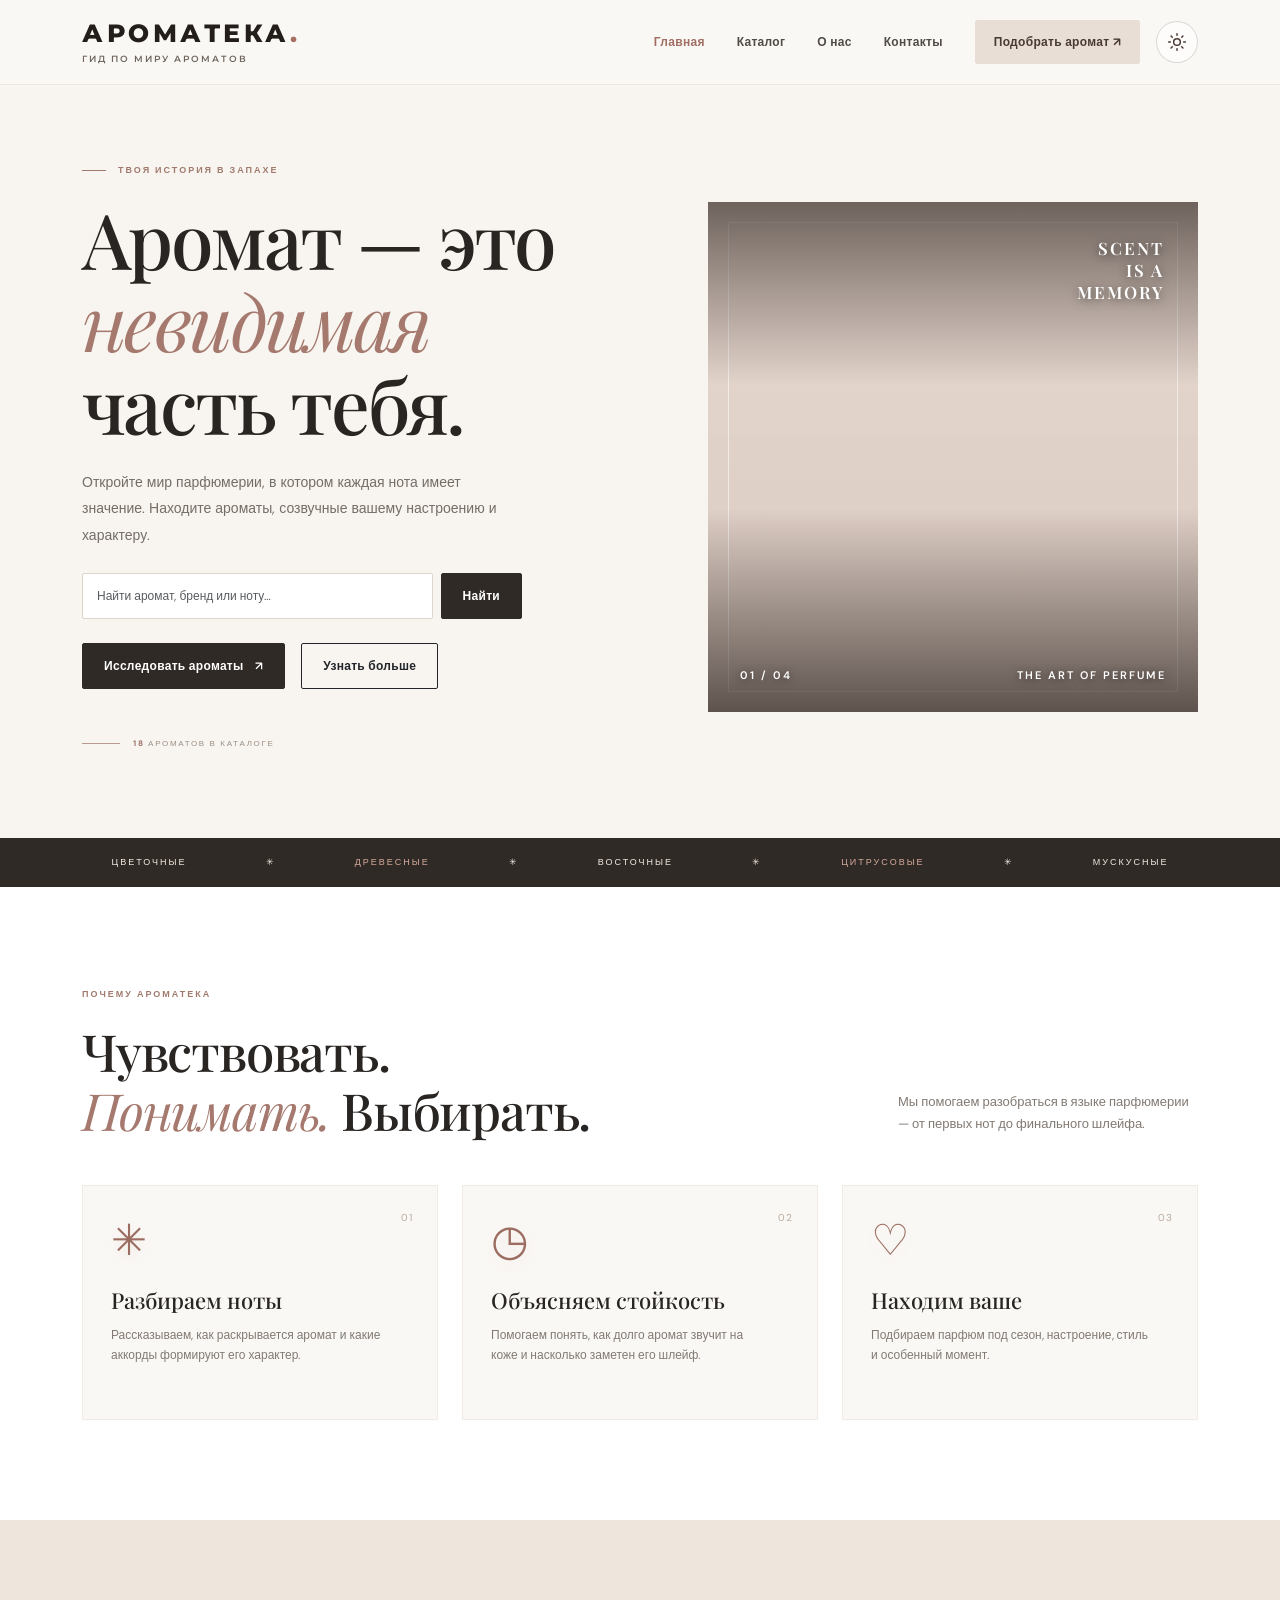
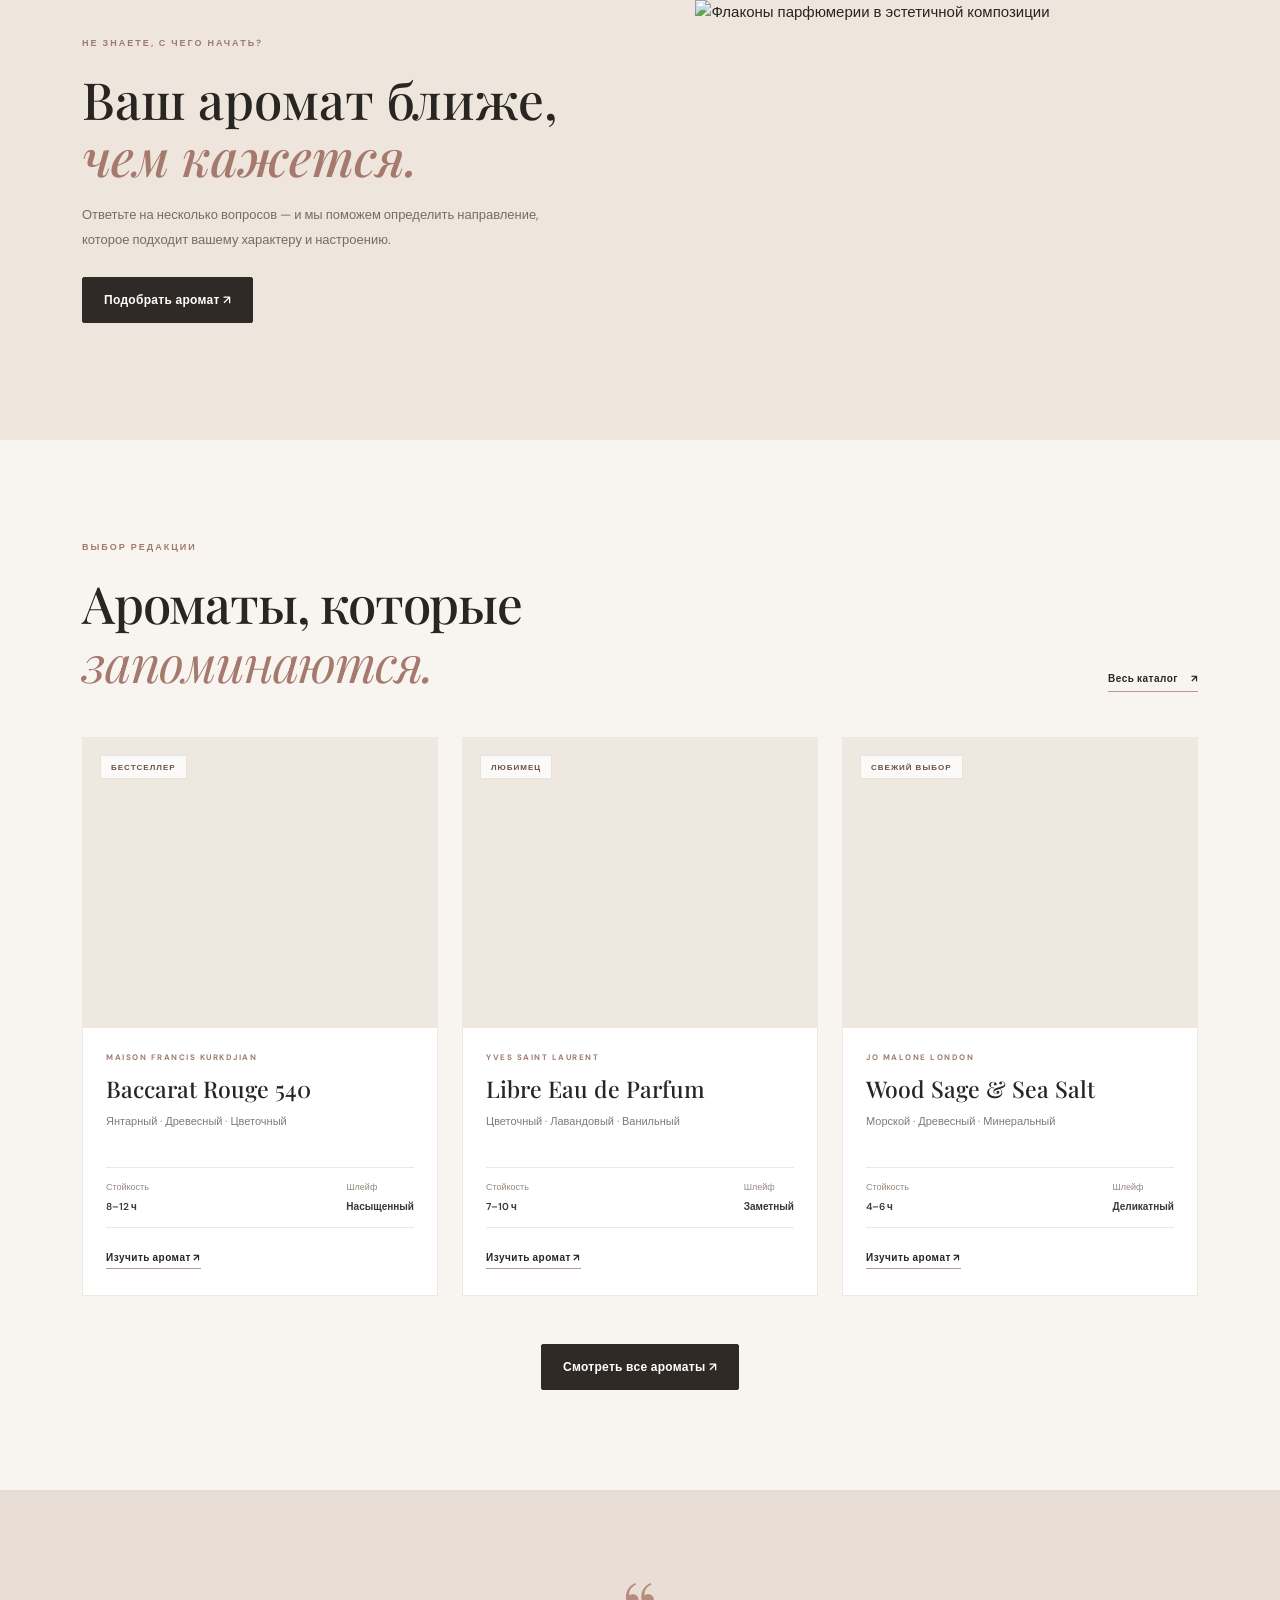
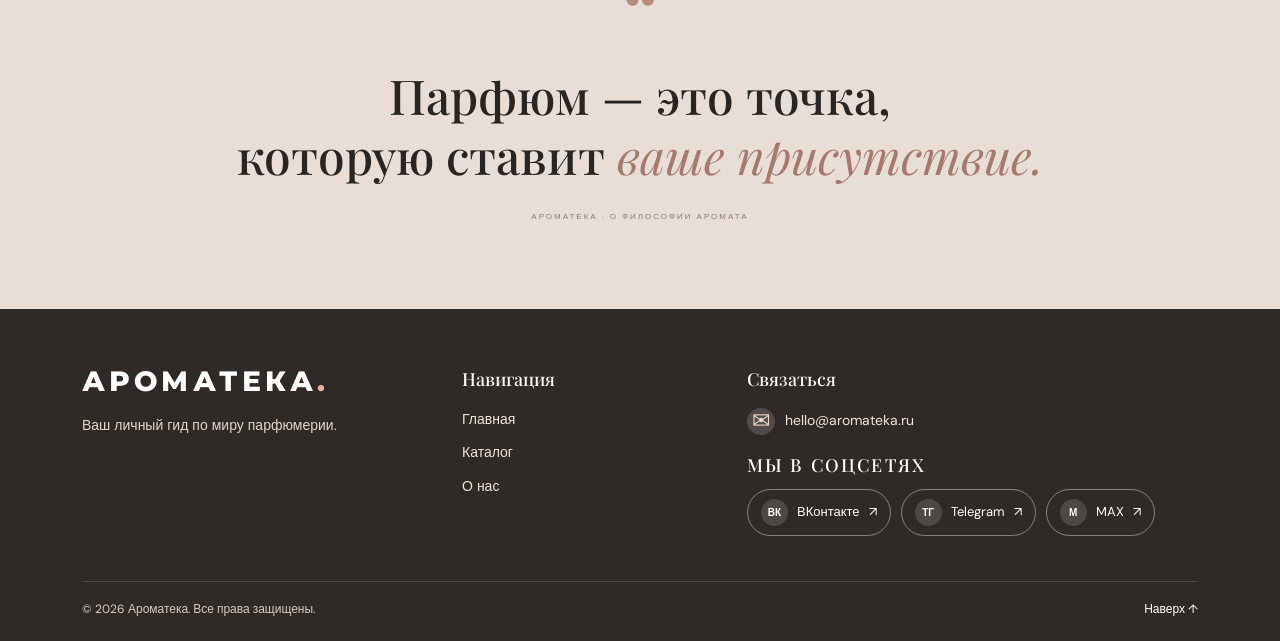
==== commit 6d0bbbd3: "Add files via upload" ====
--- a/index.html
+++ b/index.html
@@ -4,7 +4,8 @@
   <meta charset="utf-8"><meta name="viewport" content="width=device-width, initial-scale=1">
   <meta name="description" content="Ароматека — гид по миру парфюмерии. Найдите аромат, который расскажет вашу историю.">
   <title>Ароматека — искусство выбирать аромат</title>
-  <link href="https://cdn.jsdelivr.net/npm/bootstrap@5.3.8/dist/css/bootstrap.min.css" rel="stylesheet">
+  <script>(function(){try{var t=localStorage.getItem('aromateka-theme');if(!t)t=matchMedia('(prefers-color-scheme: dark)').matches?'dark':'light';document.documentElement.setAttribute('data-bs-theme',t)}catch(e){}})()</script>
+<link href="https://cdn.jsdelivr.net/npm/bootstrap@5.3.8/dist/css/bootstrap.min.css" rel="stylesheet">
   <link rel="preconnect" href="https://fonts.googleapis.com"><link rel="preconnect" href="https://fonts.gstatic.com" crossorigin>
   <link href="https://fonts.googleapis.com/css2?family=DM+Sans:wght@400;500;600;700&family=Playfair+Display:wght@400;500;600;700&display=swap" rel="stylesheet">
   <link rel="stylesheet" href="css/custom.css">
@@ -13,7 +14,7 @@
 <header class="site-header sticky-top">
   <nav class="navbar navbar-expand-lg navbar-light"><div class="container">
     <a class="navbar-brand brand" href="index.html">АРОМАТЕКА<span>.</span><small>ГИД ПО МИРУ АРОМАТОВ</small></a>
-    <button class="navbar-toggler" type="button" data-bs-toggle="collapse" data-bs-target="#mainNavbar" aria-controls="mainNavbar" aria-expanded="false" aria-label="Открыть меню"><span class="navbar-toggler-icon"></span></button>
+    <button class="theme-toggle order-lg-last ms-auto ms-lg-3 me-2 me-lg-0" id="themeToggle" type="button" aria-label="Сменить тему" aria-pressed="false"><svg class="icon-sun" viewBox="0 0 24 24" width="20" height="20" fill="none" stroke="currentColor" stroke-width="1.8" stroke-linecap="round" aria-hidden="true"><circle cx="12" cy="12" r="4"/><path d="M12 2v2M12 20v2M4.9 4.9l1.4 1.4M17.7 17.7l1.4 1.4M2 12h2M20 12h2M4.9 19.1l1.4-1.4M17.7 6.3l1.4-1.4"/></svg><svg class="icon-moon" viewBox="0 0 24 24" width="20" height="20" fill="none" stroke="currentColor" stroke-width="1.8" stroke-linecap="round" stroke-linejoin="round" aria-hidden="true"><path d="M21 12.8A9 9 0 1 1 11.2 3a7 7 0 0 0 9.8 9.8z"/></svg></button><button class="navbar-toggler" type="button" data-bs-toggle="collapse" data-bs-target="#mainNavbar" aria-controls="mainNavbar" aria-expanded="false" aria-label="Открыть меню"><span class="navbar-toggler-icon"></span></button>
     <div class="collapse navbar-collapse" id="mainNavbar"><ul class="navbar-nav ms-auto align-items-lg-center gap-lg-3">
       <li class="nav-item"><a class="nav-link active" href="index.html">Главная</a></li><li class="nav-item"><a class="nav-link" href="catalog.html">Каталог</a></li><li class="nav-item"><a class="nav-link" href="about.html">О нас</a></li><li class="nav-item"><a class="nav-link" href="contacts.html">Контакты</a></li><li class="nav-item"><a class="btn btn-dark-soft ms-lg-2" href="order.html">Подобрать аромат <span>↗</span></a></li>
     </ul></div>
@@ -21,7 +22,7 @@
 </header>
 <main>
   <section class="hero-section"><div class="container"><div class="row align-items-center gy-5">
-    <div class="col-12 col-lg-6"><div class="eyebrow"><span></span> ТВОЯ ИСТОРИЯ В ЗАПАХЕ</div><h1 class="hero-title">Аромат — это<br><em>невидимая</em><br>часть тебя.</h1><p class="hero-copy">Откройте мир парфюмерии, в котором каждая нота имеет значение. Находите ароматы, созвучные вашему настроению и характеру.</p><div class="d-flex flex-wrap gap-3 mt-4"><a class="btn btn-dark btn-lg" href="catalog.html">Исследовать ароматы <span class="ms-2">↗</span></a><a class="btn btn-outline-dark btn-lg" href="#about">Узнать больше</a></div><div class="hero-note mt-5"><span class="hero-note__line"></span><span><span class="hero-note__count">10</span> АРОМАТОВ В КАТАЛОГЕ</span></div></div>
+    <div class="col-12 col-lg-6"><div class="eyebrow"><span></span> ТВОЯ ИСТОРИЯ В ЗАПАХЕ</div><h1 class="hero-title">Аромат — это<br><em>невидимая</em><br>часть тебя.</h1><p class="hero-copy">Откройте мир парфюмерии, в котором каждая нота имеет значение. Находите ароматы, созвучные вашему настроению и характеру.</p><form class="hero-search mt-4" action="catalog.html" method="get" role="search"><input class="form-control" type="search" name="q" placeholder="Найти аромат, бренд или ноту…" aria-label="Поиск по парфюмам" autocomplete="off"><button class="btn btn-dark" type="submit">Найти</button></form><div class="d-flex flex-wrap gap-3 mt-4"><a class="btn btn-dark btn-lg" href="catalog.html">Исследовать ароматы <span class="ms-2">↗</span></a><a class="btn btn-outline-dark btn-lg" href="#about">Узнать больше</a></div><div class="hero-note mt-5"><span class="hero-note__line"></span><span><span class="hero-note__count">18</span> АРОМАТОВ В КАТАЛОГЕ</span></div></div>
     <div class="col-12 col-lg-6"><div class="hero-visual"><div class="hero-visual__image"></div><div class="hero-stamp">SCENT<br>IS A<br>MEMORY</div><div class="hero-caption"><span>01 / 04</span><span>THE ART OF PERFUME</span></div></div></div>
   </div></div></section>
   <section class="ticker"><div class="container"><div class="ticker-inner"><span>ЦВЕТОЧНЫЕ</span> ✳ <span>ДРЕВЕСНЫЕ</span> ✳ <span>ВОСТОЧНЫЕ</span> ✳ <span>ЦИТРУСОВЫЕ</span> ✳ <span>МУСКУСНЫЕ</span></div></div></section>
--- a/css/custom.css
+++ b/css/custom.css
@@ -97,3 +97,146 @@
 .perfume-card__image{background-color:#eee8e1}
 .perfume-card__photo{position:absolute;inset:0;width:100%;height:100%;object-fit:contain;padding:18px;mix-blend-mode:multiply}
 .perfume-card__image .badge{z-index:1}
+
+/* ===== Кнопка смены темы ===== */
+.theme-toggle{position:relative;width:42px;height:42px;flex:0 0 42px;border-radius:50%;border:1px solid rgba(60,45,38,.18);background:rgba(255,255,255,.55);color:#4a3b34;display:inline-grid;place-items:center;cursor:pointer;overflow:hidden;transition:background .3s,border-color .3s,color .3s,transform .2s}
+.theme-toggle:hover{transform:scale(1.06);border-color:#a66f61;color:#a66f61}
+.theme-toggle:focus-visible{outline:2px solid #a66f61;outline-offset:2px}
+.theme-toggle svg{grid-area:1/1;transition:transform .6s cubic-bezier(.4,0,.2,1),opacity .35s}
+.theme-toggle .icon-moon{opacity:0;transform:rotate(-90deg) scale(.4)}
+[data-bs-theme="dark"] .theme-toggle .icon-sun{opacity:0;transform:rotate(90deg) scale(.4)}
+[data-bs-theme="dark"] .theme-toggle .icon-moon{opacity:1;transform:rotate(0) scale(1)}
+.theme-toggle.is-spinning{animation:themeSpin .6s ease}
+@keyframes themeSpin{50%{transform:scale(.8) rotate(25deg)}}
+
+/* Анимация переключения темы: круговая волна (View Transitions API) */
+::view-transition-old(root),::view-transition-new(root){animation:none;mix-blend-mode:normal}
+::view-transition-old(root){z-index:1}
+::view-transition-new(root){z-index:2}
+.theme-fade,.theme-fade *{transition:background-color .55s ease,color .55s ease,border-color .55s ease,fill .55s ease!important}
+
+/* ===== Тёмная тема ===== */
+[data-bs-theme="dark"]{color-scheme:dark;--bs-body-bg:#15110e;--bs-body-color:#efe7df;--bs-border-color:#3a322c;--bs-secondary-color:#b3a89e;--ink:#f1e9e1;--muted:#b0a59b;--paper:#1c1713;--cream:#26201b;--line:#3a322c;--accent:#e0a193}
+[data-bs-theme="dark"] body{background:#15110e;color:#efe7df}
+[data-bs-theme="dark"] a:hover{color:#e0a193}
+[data-bs-theme="dark"] .site-header{background:rgba(21,17,14,.9);border-bottom-color:rgba(255,255,255,.08)}
+[data-bs-theme="dark"] .brand{color:#f6eee7!important}
+[data-bs-theme="dark"] .brand span{color:#e0a193}
+[data-bs-theme="dark"] .brand small{color:#a99d92}
+[data-bs-theme="dark"] .nav-link{color:#d8cfc6!important}
+[data-bs-theme="dark"] .nav-link:hover,[data-bs-theme="dark"] .nav-link.active{color:#e8b4a6!important}
+[data-bs-theme="dark"] .navbar-toggler{border-color:rgba(255,255,255,.28)}
+[data-bs-theme="dark"] .navbar-toggler-icon{filter:invert(1)}
+[data-bs-theme="dark"] .theme-toggle{background:rgba(255,255,255,.07);border-color:rgba(255,255,255,.2);color:#f0d9a8}
+[data-bs-theme="dark"] .theme-toggle:hover{color:#e8b4a6;border-color:#e0a193}
+[data-bs-theme="dark"] .btn-dark{background:#ecdcd2;border-color:#ecdcd2;color:#241e1a}
+[data-bs-theme="dark"] .btn-dark:hover,[data-bs-theme="dark"] .btn-dark:focus{background:#e0a193;border-color:#e0a193;color:#241e1a}
+[data-bs-theme="dark"] .btn-outline-dark{color:#efe7df;border-color:#6d6159;background:transparent}
+[data-bs-theme="dark"] .btn-outline-dark:hover,[data-bs-theme="dark"] .btn-outline-dark:focus{background:#efe7df;border-color:#efe7df;color:#1d1814}
+[data-bs-theme="dark"] .btn-dark-soft{background:#2f2823;border-color:#3d342e;color:#f0e3da}
+[data-bs-theme="dark"] .btn-dark-soft:hover{background:#ecdcd2;border-color:#ecdcd2;color:#241e1a}
+[data-bs-theme="dark"] .hero-section,[data-bs-theme="dark"] .page-hero{background:#1c1713}
+[data-bs-theme="dark"] .popular-section,[data-bs-theme="dark"] .about-values{background:#1a1612}
+[data-bs-theme="dark"] .about-photo-story{background:#15110e}
+[data-bs-theme="dark"] .home-discover{background:#1f1915}
+[data-bs-theme="dark"] .quote-section,[data-bs-theme="dark"] .about-cta,[data-bs-theme="dark"] .order-aside{background:#251e19}
+[data-bs-theme="dark"] .quote-section p,[data-bs-theme="dark"] .order-aside p{color:#b5a79b}
+[data-bs-theme="dark"] .hero-title em,[data-bs-theme="dark"] .page-hero h1 em,[data-bs-theme="dark"] .section-heading h2 em,[data-bs-theme="dark"] .detail-title em,[data-bs-theme="dark"] .notes-section h2 em,[data-bs-theme="dark"] .character-section h2 em,[data-bs-theme="dark"] .form-panel h2 em,[data-bs-theme="dark"] .order-aside h3 em,[data-bs-theme="dark"] .quote-section em,[data-bs-theme="dark"] .home-discover h2 em,[data-bs-theme="dark"] .about-title em,[data-bs-theme="dark"] .about-cta em{color:#e0a193}
+[data-bs-theme="dark"] .eyebrow,[data-bs-theme="dark"] .perfume-brand{color:#d9a79b}
+[data-bs-theme="dark"] .eyebrow span{background:#d9a79b}
+[data-bs-theme="dark"] .hero-copy,[data-bs-theme="dark"] .detail-lead,[data-bs-theme="dark"] .home-discover p,[data-bs-theme="dark"] .about-copy,[data-bs-theme="dark"] .page-hero p,[data-bs-theme="dark"] .section-heading>p,[data-bs-theme="dark"] .advantage-card p,[data-bs-theme="dark"] .perfume-card__body>p,[data-bs-theme="dark"] .note-card p,[data-bs-theme="dark"] .character-section p,[data-bs-theme="dark"] .mini-info p,[data-bs-theme="dark"] .accordion-body,[data-bs-theme="dark"] .stat-box small,[data-bs-theme="dark"] .empty-state,[data-bs-theme="dark"] .success-modal p{color:#b0a59b}
+[data-bs-theme="dark"] .hero-note{color:#a09186}
+[data-bs-theme="dark"] .advantage-card,[data-bs-theme="dark"] .perfume-card,[data-bs-theme="dark"] .form-panel,[data-bs-theme="dark"] .stat-box,[data-bs-theme="dark"] .note-card,[data-bs-theme="dark"] .character-section,[data-bs-theme="dark"] .empty-state,[data-bs-theme="dark"] .alert-soft{background:#211b17;border-color:#352c26}
+[data-bs-theme="dark"] .alert-soft{color:#cdbfb4}
+[data-bs-theme="dark"] .advantage-number{color:#7a6d62}
+[data-bs-theme="dark"] .advantage-icon{color:#d9a79b}
+[data-bs-theme="dark"] .card-meta{border-color:#352c26}
+[data-bs-theme="dark"] .card-meta span{color:#a0958b}
+[data-bs-theme="dark"] .card-meta b{color:#eadfd6}
+[data-bs-theme="dark"] .text-link,[data-bs-theme="dark"] .link-btn{border-bottom-color:#7d5f56}
+[data-bs-theme="dark"] .text-link:hover,[data-bs-theme="dark"] .link-btn:hover{color:#e0a193}
+[data-bs-theme="dark"] .mini-info{border-left-color:#3d342e}
+[data-bs-theme="dark"] .note-card{border-top-color:#7d5f56}
+[data-bs-theme="dark"] .product-table{--bs-table-bg:transparent;--bs-table-color:#efe7df;border-color:#352c26}
+[data-bs-theme="dark"] .product-table th{background:#211b17;color:#efe7df}
+[data-bs-theme="dark"] .product-table td{background:transparent;color:#d8cfc6}
+[data-bs-theme="dark"] .accordion-item{background:transparent;border-bottom-color:#352c26;color:#efe7df}
+[data-bs-theme="dark"] .accordion-button{background:transparent;color:#efe7df}
+[data-bs-theme="dark"] .accordion-button:not(.collapsed){background:transparent;color:#e0a193}
+[data-bs-theme="dark"] .form-control,[data-bs-theme="dark"] .form-select{background-color:#1e1814;color:#efe7df;border-color:#3d342e}
+[data-bs-theme="dark"] .form-control::placeholder{color:#8e8379}
+[data-bs-theme="dark"] .form-control:focus,[data-bs-theme="dark"] .form-select:focus{background-color:#221b17;color:#fff}
+[data-bs-theme="dark"] .input-group-text{background:#2a221d;border-color:#3d342e;color:#e0a193}
+[data-bs-theme="dark"] .form-label,[data-bs-theme="dark"] .form-check-label{color:#cdbfb4}
+[data-bs-theme="dark"] .contact-line{border-bottom-color:#352c26}
+[data-bs-theme="dark"] .contact-decoration{color:#2c241f}
+[data-bs-theme="dark"] .contact-icon{color:#e0a193}
+[data-bs-theme="dark"] .social-links a{border-bottom-color:#7d5f56}
+[data-bs-theme="dark"] .modal-content{background:#1e1814;color:#efe7df;border:1px solid #352c26}
+[data-bs-theme="dark"] .site-footer{background:#0f0c0a}
+[data-bs-theme="dark"] .footer-bottom{border-top-color:#2c2520}
+[data-bs-theme="dark"] .ticker{background:#0f0c0a}
+/* фото парфюмов остаются на светлой «подложке» */
+[data-bs-theme="dark"] .perfume-card__image{background-color:#eee8e1}
+[data-bs-theme="dark"] .perfume-card__photo{mix-blend-mode:multiply}
+
+/* ===== Поиск на главной ===== */
+.hero-search{display:flex;gap:8px;max-width:440px}
+.hero-search .form-control{flex:1;min-width:0}
+.hero-search .btn{white-space:nowrap}
+
+/* ===== Каталог: панель поиска и фильтров ===== */
+.catalog-toolbar{flex-wrap:wrap;align-items:flex-end}
+.catalog-tools{display:flex;flex-wrap:wrap;gap:10px;flex:1 1 560px;justify-content:flex-end;align-items:stretch}
+.catalog-tools .form-select{width:auto;min-width:160px;flex:0 1 180px}
+.search-box{position:relative;flex:1 1 260px;min-width:200px}
+.search-box .form-control{padding-left:38px;padding-right:36px;height:100%}
+.search-box__icon{position:absolute;left:13px;top:50%;transform:translateY(-52%);font-size:19px;color:#a17a6e;pointer-events:none}
+.search-box__clear{position:absolute;right:8px;top:50%;transform:translateY(-50%);width:26px;height:26px;border:0;border-radius:50%;background:rgba(120,90,78,.14);color:inherit;line-height:1;font-size:18px;cursor:pointer}
+.search-box__clear:hover{background:rgba(120,90,78,.28)}
+.tool-btn{display:inline-flex;align-items:center;gap:7px;padding:11px 16px;white-space:nowrap}
+.tool-btn__count{display:inline-grid;place-items:center;min-width:20px;height:20px;padding:0 5px;border-radius:10px;background:rgba(120,90,78,.16);font-size:10px}
+.btn-outline-dark.is-on{background:#302a26;color:#fff;border-color:#302a26}
+[data-bs-theme="dark"] .btn-outline-dark.is-on{background:#ecdcd2;color:#241e1a;border-color:#ecdcd2}
+[data-bs-theme="dark"] .search-box__icon{color:#d9a79b}
+@media(max-width:767.98px){.catalog-tools{flex-basis:100%;justify-content:stretch}.catalog-tools .form-select{flex:1 1 140px}.tool-btn{flex:1 1 auto;justify-content:center}}
+
+/* ===== Карточки: избранное и быстрый просмотр ===== */
+.fav-btn{position:absolute;top:14px;right:14px;z-index:3;width:38px;height:38px;border-radius:50%;border:1px solid rgba(95,73,61,.15);background:rgba(255,255,255,.92);color:#8c655c;display:grid;place-items:center;padding:0;cursor:pointer;transition:transform .2s,color .2s,background .2s}
+.fav-btn:hover{transform:scale(1.1);color:#c2564f}
+.fav-btn svg path{transition:fill .25s}
+.fav-btn.is-active{color:#c2564f;background:#fff}
+.fav-btn.is-active svg path{fill:currentColor}
+.fav-btn.pop{animation:favPop .45s cubic-bezier(.3,1.6,.5,1)}
+@keyframes favPop{0%{transform:scale(.7)}60%{transform:scale(1.28)}100%{transform:scale(1)}}
+.card-actions{display:flex;justify-content:space-between;align-items:center;gap:12px;flex-wrap:wrap}
+.link-btn{background:none;border:0;border-bottom:1px solid #b89a8d;padding:0 0 4px;font-size:10px;font-weight:700;letter-spacing:.5px;color:inherit;cursor:pointer}
+.link-btn:hover{color:#a16f63}
+.perfume-item.is-picked .perfume-card{box-shadow:0 0 0 2px #c28f80,0 22px 55px rgba(120,70,55,.28);animation:pickPulse 1.2s ease 2}
+@keyframes pickPulse{50%{transform:translateY(-8px) scale(1.015)}}
+
+/* Быстрый просмотр */
+.quick-view{position:relative;border-radius:2px;overflow:hidden;border:0}
+.qv-close{position:absolute;top:14px;right:14px;z-index:5;background-color:rgba(255,255,255,.8);border-radius:50%;padding:9px;opacity:1}
+.qv-photo{background:#eee8e1;display:flex;align-items:center;justify-content:center;min-height:300px;padding:24px}
+.qv-photo img{max-width:100%;max-height:380px;object-fit:contain;mix-blend-mode:multiply}
+.qv-body{padding:clamp(24px,4vw,40px)}
+.qv-body h2{font:500 clamp(26px,3vw,34px)/1.15 var(--serif);margin:0 0 12px}
+.qv-body p{font-size:13px;color:var(--muted);line-height:1.85}
+.qv-notes{margin:18px 0}
+.qv-notes span{display:block;font-size:8px;letter-spacing:1.5px;font-weight:700;color:#a17a6e;margin-bottom:6px}
+.qv-notes strong{font:500 15px var(--serif)}
+.qv-meta{display:flex;justify-content:space-between;gap:10px;border-top:1px solid #eee8e1;border-bottom:1px solid #eee8e1;padding:12px 0;margin-bottom:20px}
+.qv-meta span{font-size:10px;color:#958980}
+.qv-meta strong{display:block;font-size:12px;font-weight:600;margin-top:3px}
+[data-bs-theme="dark"] .qv-meta{border-color:#352c26}
+[data-bs-theme="dark"] .qv-body p{color:#b0a59b}
+[data-bs-theme="dark"] .qv-notes span{color:#d9a79b}
+#qvFav.is-on{background:#c2564f;border-color:#c2564f;color:#fff}
+
+/* Всплывающая подсказка */
+.snack{position:fixed;left:50%;bottom:28px;z-index:2000;transform:translate(-50%,20px);opacity:0;pointer-events:none;background:#302a26;color:#fff;font-size:13px;padding:11px 20px;border-radius:999px;box-shadow:0 12px 30px rgba(0,0,0,.28);transition:opacity .3s,transform .3s}
+.snack.show{opacity:1;transform:translate(-50%,0)}
+[data-bs-theme="dark"] .snack{background:#ecdcd2;color:#241e1a}
+
+@media(prefers-reduced-motion:reduce){.theme-toggle svg,.fav-btn,.fav-btn svg path,.snack{transition:none}.fav-btn.pop,.theme-toggle.is-spinning,.perfume-item.is-picked .perfume-card{animation:none}}
